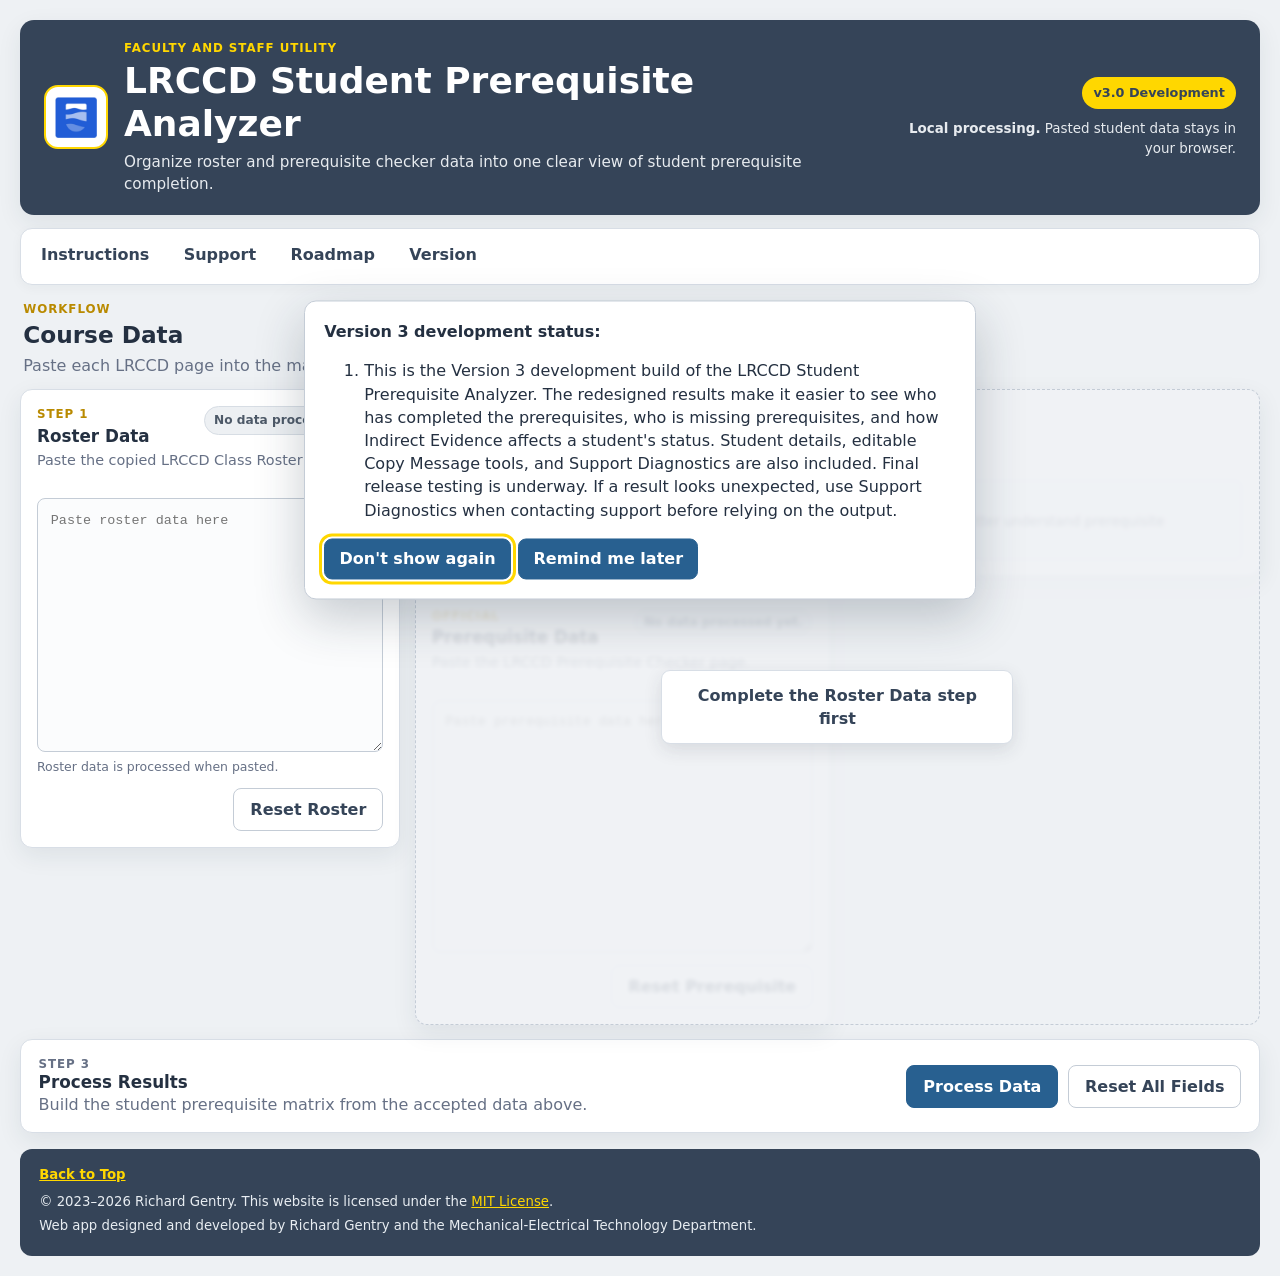
==== index.html @ 82a62a87 "Remove duplicated build version values from main HTML" ====
<!DOCTYPE html>
<html lang="en">
  <head>
    <title>LRCCD Student Prerequisite Analyzer</title>
      <meta name="description" content="Simplify the process of checking course prerequisites with the LRCCD Student Prerequisite Analyzer. Automate the task of organizing and tracking student prerequisites for clear and organized data.">
      <link rel="shortcut icon" href="img/favicon/favicon-32x32.png" />
      <link rel="icon" type="image/png" sizes="32x32" href="img/favicon/favicon-32x32.png">
      <link rel="icon" type="image/png" sizes="16x16" href="img/favicon/favicon-32x32.png">
      <link rel="apple-touch-icon" sizes="180x180" href="img/favicon/apple-touch-icon.png">
      <link rel="mask-icon" href="img/favicon/safari-pinned-tab.svg" color="#354458">
      <meta charset="UTF-8">
      <meta name="viewport" content="width=device-width, initial-scale=1">
      <link rel="stylesheet" href="styles.css">
      <link rel="manifest" href="manifest.json">
      <meta name="theme-color" content="#354458">
      <script type="text/javascript" src="js/xlsx/xlsx.full.min.js" defer></script>
      <script type="text/javascript" src="js/FileSaver.js" defer></script>
  </head>
  <body>
    <div class="app-shell">
      <header class="app-header">
        <div class="brand-block">
          <div class="brand-mark-wrap" aria-hidden="true">
            <img class="brand-mark" src="img/icons/icons-512.png" alt="">
          </div>
          <div class="brand-copy">
            <p class="eyebrow">Faculty and staff utility</p>
            <h1 id="top">LRCCD Student Prerequisite Analyzer</h1>
            <p class="app-subtitle">Organize roster and prerequisite checker data into one clear view of student prerequisite completion.</p>
          </div>
        </div>
        <div class="header-meta">
          <span id="buildBadge" class="build-badge">Version 3</span>
          <p class="privacy-note"><strong>Local processing.</strong> Pasted student data stays in your browser.</p>
        </div>
      </header>

      <section class="tabBar" aria-label="Application information">
        <button class="tab-link" data-tab="tab1" aria-controls="tab1" aria-pressed="false">Instructions</button>
        <button class="tab-link" data-tab="tab2" aria-controls="tab2" aria-pressed="false">Support</button>
        <button class="tab-link" data-tab="tab3" aria-controls="tab3" aria-pressed="false">Roadmap</button>
        <button class="tab-link" data-tab="tab4" aria-controls="tab4" aria-pressed="false">Version</button>
      </section>
      <main>
      <div class="tab-content">
        <section id="tab1" class="tab-panel">
          <!-- Content for Tab 1 -->
          <article>
            <h2>Instructions</h2>
            <ol>
              <li>If you believe there is any data in the textboxes below, click <strong>Reset Roster</strong> or <strong>Reset All Fields</strong> in the Student Prerequisite Analyzer to clear existing data before proceeding.</li>
              <li>Log into the <a href="https://inside.losrios.edu/~intranet" target="_blank" rel="noopener noreferrer">Los Rios Intranet</a> (opens in a new tab).</li>
              <li>Select <strong>Online Grade Reporting and Class Rosters</strong> and click <strong>Go to Service</strong>.</li>
              <li>Select the desired roster and click <strong>Get Roster</strong>.</li>
              <li>Activate the page and copy its contents (Ctrl + A, Ctrl + C on Windows or Cmd + A, Cmd + C on Mac).</li>
              <li>Paste the copied data (Ctrl + V on Windows or Cmd + V on Mac) into the <strong>Roster Data</strong> textbox.</li>
            </ol>
            <p class="workflow-note"><strong>Start with the roster.</strong> Roster Data must be accepted before prerequisite or indirect checker data can be processed.</p>
            <ol start="7">
              <li>Choose whether you want to check Prerequisites, Indirect Evidence, or both.</li>
              <li>Back in the LRCCD roster, click on the <strong>Prereq Checker</strong> link.</li>
              <li>Activate the page and copy its contents (Ctrl + A, Ctrl + C on Windows or Cmd + A, Cmd + C on Mac).</li>
              <li>Paste the copied data (Ctrl + V on Windows or Cmd + V on Mac) into the <strong>Prerequisite Data</strong> textbox.</li>
              <li>If you also want to review indirect evidence, click the <strong>Indirect Prereq Checker</strong> link on the Prerequisite Checker page.</li>
              <li>Activate the page and copy its contents (Ctrl + A, Ctrl + C on Windows or Cmd + A, Cmd + C on Mac).</li>
              <li>Paste the copied data (Ctrl + V on Windows or Cmd + V on Mac) into the <strong>Indirect Evidence Data</strong> textbox.</li>
              <li>Click <strong>Process Data</strong> to view your organized student data.</li>
              <li>Use the class summary and filters to focus on students who are complete, missing prerequisites, or have Indirect Evidence.</li>
              <li>Select <strong>View</strong> for a student to see how each prerequisite was satisfied and any additional Indirect Evidence. Students missing prerequisites also have an editable <strong>Copy Message</strong> option.</li>
              <li>If you would like to save your data for later, scroll down to the <strong>Download</strong> section.</li>
              <li>Select your preferred file format from the dropdown menu.</li>
              <li>Click <strong>Download</strong> to save your processed data.</li>
            </ol>
          </article>
        </section>
        <section id="tab2" class="tab-panel">
          <article>
            <h2>Support and Feedback</h2>
            <p>For questions, suggestions, or problems, email Richard Gentry at <a href="mailto:gentryr@scc.losrios.edu">gentryr@scc.losrios.edu</a>.</p>
            <p>If you are reporting a technical problem that I cannot reproduce locally, open <a href="./support.html">Support Diagnostics</a> and include the report with your email.</p>
            <p>The Support Diagnostics report contains browser and application information only. It does not include pasted roster data, student names, student IDs, course or professor information, prerequisite records, or result table contents.</p>
          </article>
        </section>
        <section id="tab3" class="tab-panel">
          <article>
            <h2>Roadmap</h2>

            <h3>Version 3 Release Readiness</h3>
            <ul>
              <li><strong>(In Progress)</strong> Complete browser and end-to-end regression testing across roster, prerequisite, Indirect Evidence, results, student detail, Copy Message, Support Diagnostics, and downloads.</li>
              <li><strong>(In Progress)</strong> Continue validating Version 3 against current Faculty and Admin LRCCD source pages and add sanitized regression cases for any newly observed format variations.</li>
              <li><strong>(In Progress)</strong> Complete accessibility and usability review of the refreshed interface, including keyboard navigation, dialogs, filters, status messages, responsive layout, student detail, and results-table readability.</li>
              <li><strong>(To Do)</strong> Complete final release review and move Version 3 from the development branch to production.</li>
            </ul>

            <h3>Ongoing Maintenance</h3>
            <ul>
              <li><strong>(Continuous)</strong> Update parsers and sanitized regression fixtures when LRCCD source-page formats change.</li>
              <li><strong>(Continuous)</strong> Refine instructions, error handling, and workflow guidance based on real use and faculty feedback.</li>
            </ul>

            <a href="#top" class="back-to-top">Back to Top</a>
          </article>
        </section>
        <section id="tab4" class="tab-panel">
          <!-- Content for Tab 4 -->
          <article>
            <h2>Version</h2>
            <h3>3.0.0-dev</h3>
            <ul>
              <li>Rebuilt roster, Prerequisite Checker, and Indirect Prerequisite Checker parsing around separate Faculty and Admin source formats.</li>
              <li>Added fail-closed parser behavior so unrecognized LRCCD structure is not mistaken for valid empty prerequisite data.</li>
              <li>Recognized Prerequisite Checker pages with no listed courses now ask the user to confirm the valid empty result instead of blocking the workflow.</li>
              <li>Added Common Course Numbering support, including values such as <code>STAT C1000</code>, and safer handling of unsupported prerequisite course blocks.</li>
              <li>Current and former course numbers are preserved together in output headers, and official former numbers reconcile legacy Indirect headings without creating duplicate prerequisite columns.</li>
              <li>Only official prerequisite columns affect student status. Indirect-only courses are labeled as Indirect Evidence, remain informational, and do not count for or against the student.</li>
              <li>Added sanitized regression tests and a unified parser test dashboard.</li>
              <li>Replaced paste timing delays with direct clipboard capture.</li>
              <li>Improved keyboard and dialog accessibility.</li>
              <li>Escaped LRCCD-derived values before inserting them into generated HTML or dialog markup.</li>
              <li>Improved PWA cache isolation and development-build identification.</li>
              <li>Refreshed the interface with a wider workspace, card-based data entry, compact status badges, clearer results hierarchy, and stronger separation between prerequisites and indirect evidence.</li>
              <li>Added an explicit per-student results status so users can quickly see whether all official prerequisites are complete or how many remain missing.</li>
              <li>Added a compact class summary and filters for All, Complete, Missing Prerequisites, and Has Indirect Evidence.</li>
              <li>Added per-student detail views showing each prerequisite, whether it is missing or complete, and whether completion is listed in the Prerequisite Checker or supported by Indirect Prerequisite Checker evidence.</li>
              <li>Added an editable per-student Copy Message for students missing official prerequisites. Indirect-only evidence is never presented as a missing prerequisite.</li>
              <li>Added a privacy-safe Support Diagnostics page that captures browser, PWA/cache, application-state, and recent event information without including student or pasted LRCCD data.</li>
              <li>Streamlined support and feedback to email, with Support Diagnostics available when a problem cannot be reproduced locally.</li>
              <li>Standardized faculty-facing language around Prerequisites and Indirect Evidence, clarified when Indirect Prerequisite Checker evidence can satisfy a prerequisite, and simplified student-detail explanations.</li>
              <li>Added the same official prerequisite status to XLSX, CSV, and ODS exports for consistency with the browser results.</li>
              <li>When Indirect Evidence is selected but left empty, users with valid prerequisite data can explicitly continue without it. Pasted Indirect data that fails parsing still requires review.</li>
              <li>Updated the startup system-status notice to reflect the current Version 3 development build and remaining release testing.</li>
            </ul>
            <h3>2.1.5</h3>
            <ul>
              <li>Stabilized Class Roster parsing after recent LRCCD formatting changes affected both faculty and admin roster outputs.</li>
              <li>Corrected roster section scanning to reliably stop before Dropped Students and Permission Numbers, preventing non-student data from being misinterpreted.</li>
            </ul>
            <h3>2.1.4</h3>
            <ul>
              <li>Fixed direct prerequisite parsing after LRCCD removed colons from course section headers in the Prerequisite Checker output.</li>
              <li>Resolved an admin-roster edge case where extra blank lines before section headers caused prerequisite sections to display as generic <code>Section_#</code> labels.</li>
            </ul>
            <h3>2.1.3</h3>
            <ul>
              <li>Updated roster parsing to handle LRCCD roster format changes introduced in September 2025.</li>
              <li>Improved robustness around header variants and extra whitespace in copied rosters.</li>
              <li>General cleanup and minor messaging tweaks in the login notices.</li>
            </ul>
            <h3>2.1.2</h3>
            <ul>
              <li>Resolved an issue where 'null' values in indirect prerequisite data caused unexpected behaviour during data parsing. The data parsing function now correctly handles 'null' values and provides a robust comparison with the roster data.</li>
              <li>Eliminated unnecessary console logs from the 'parseIndirectClassData' function, leading to cleaner code and improved performance.</li>
              <li>Improved error handling in indirect prerequisite data parsing to provide more insightful and useful error messages for developers.</li>
              <li>Modified the messaging in 'parseIndirectClassData' function to better inform the user about the specific data checker detected in the prerequisite data, thus improving the user's understanding of the data parsing process.</li>
              <li>Persisted with code optimization efforts and cleanup to continue enhancing system performance and maintainability.</li>
            </ul>
            <h3>2.1.1</h3>
            <ul>
              <li>Fixed an issue that prevented the downloading of spreadsheets, restoring this key functionality for users.</li>
              <li>Refined the message display system to ensure that notifications are presented in a clearer, more user-friendly way. This includes presenting new messages in an ordered list and ensuring old messages do not reappear if they've already been acknowledged.</li>
              <li>Introduced an enhanced system for message storage, making sure that new and old messages are managed separately and efficiently.</li>
              <li>Continued work on code optimization and cleanup to enhance system performance and maintainability.</li>
            </ul>
            <h3>2.1.0</h3>
            <ul>
              <li>Introduced a notification system to inform users of important updates and known issues.</li>
              <li>The notification system uses local storage to remember user preferences for each message and to prevent repeated messages. Messages can be configured to reappear after a certain number of days.</li>
              <li>Improved the user experience by presenting all new messages together in a single dialog box, each remembered separately for future notifications.</li>
              <li>Enhanced the dialog system to allow more flexible messages, including different responses to messages and the use of HTML tags in message text.</li>
              <li>Added a default message header to the notification system to help identify system status messages, improving clarity for the users.</li>
              <li>Added functionality to allow notifications to be easily turned off when not needed, improving system efficiency and user experience.</li>
              <li>Continued to optimize and clean up code for enhanced performance and maintainability.</li>
            </ul>
            <h3>2.0.0</h3>
            <ul>
              <li>Added capability for Indirect Prerequisite checking in addition to Direct Prerequisites, greatly extending the functionality of the application.</li>
              <li>Significantly updated the user interface and user experience with clearer instructions and intuitive error messages.</li>
              <li>Introduced checkboxes for the selection of Direct and Indirect prerequisites, providing the user with more control over the data verification process.</li>
              <li>Enhanced error handling mechanisms during data parsing and processing for more robust application performance.</li>
              <li>Improved the parsing logic and paste handlers to efficiently handle both Direct and Indirect prerequisites data.</li>
              <li>Optimized the HTML table and spreadsheet generation to handle both Direct and Indirect prerequisites data, providing the user with comprehensive data reports.</li>
              <li>Implemented detailed logging for better debugging and error tracing, enabling more efficient troubleshooting and maintenance.</li>
              <li>General code cleanup and optimization, improving the overall performance and readability of the codebase.</li>
            </ul>
            <h3>1.0.0</h3>
            <ul>
              <li>Implemented the Indirect Prerequisite Checker functionality.</li>
              <li>Refactored and improved the parsing logic to handle direct and indirect prerequisites data.</li>
              <li>Updated the paste handlers to handle direct and indirect prerequisites data.</li>
              <li>Improved error handling during data parsing and processing.</li>
              <li>Refactored the HTML table and spreadsheet generation to support both direct and indirect prerequisites data.</li>
              <li>Improved the user interface and user experience, providing clearer instructions and error messages.</li>
              <li>Enhanced the performance by optimizing the data processing flow.</li>
              <li>Implemented logging for better debugging and error tracing.</li>
              <li>General code cleanup and optimization.</li>
            </ul>
            <h3>0.9.0</h3>
            <ul>
                <li>Improved the user interface with a more aesthetic design, better readability, and enhanced accessibility. </li>
                <li>Added an open-source MIT license.</li>
                <li>Optimized the layout of the main page for better readability and accessibility.</li>
                <li>Updated sections to be hidden until specific actions are performed, improving user experience.</li>
                <li>Improved the download button visibility to enhance the user workflow.</li>
                <li>Redesigned navigation tabs with new color coding for better visual feedback and user experience.</li>
                <li>Updated version display in the footer.</li>
            </ul>
            <h3>0.8.9</h3>
            <ul>
                <li>Implemented responsive design for navigation tabs.</li>
            </ul>
            <h3>0.8.5</h3>
            <ul>
                <li>Updated user interface with CSS improvements for accessibility and responsiveness.</li>
                <li>Added animation to the error dialog box for a better user experience.</li>
            </ul>
            <h3>0.8.2</h3>
            <ul>
              <li>General code cleanup and optimization.</li>    
            </ul>
            <h3>0.8.0</h3>
            <ul>
              <li>Final adjustments and overall testing for PWA functionality.</li>
              <li>Completed service worker optimization and caching improvements.</li>
            </ul>

            <h3>0.7.9</h3>
            <ul>
              <li>Added images/icons for PWA manifest.</li>
              <li>Added theme color to manifest and to the meta tag in HTML.</li>
            </ul>

            <h3>0.7.8</h3>
            <ul>
              <li>Updated the manifest file with correct information and necessary fields.</li>
            </ul>

            <h3>0.7.7</h3>
            <ul>
              <li>Fixed issues with service worker registration and caching strategy.</li>
            </ul>

            <h3>0.7.6</h3>
            <ul>
              <li>Addressed caching issues, making sure all required files are cached.</li>
            </ul>

            <h3>0.7.5</h3>
            <ul>
              <li>Implemented service worker with fetch event listeners for offline support.</li>
            </ul>

            <h3>0.7.4</h3>
            <ul>
              <li>Created service worker for the application and registered it in the main JavaScript file.</li>
            </ul>

            <h3>0.7.3</h3>
            <ul>
              <li>Added basic structure for the service worker file (service-worker.js).</li>
            </ul>

            <h3>0.7.2</h3>
            <ul>
              <li>Configured the web app manifest file (manifest.json) with initial settings.</li>
            </ul>

            <h3>0.7.1</h3>
            <ul>
              <li>Set up the basic structure for the PWA including the addition of the manifest file in the HTML file.</li>
            </ul>
            <h3>0.7.0</h3>
            <ul>
                <li>Minor code cleanup and formatting improvements.</li>
            </ul>

            <h3>0.6.9</h3>
            <ul>
                <li>Modified the file name of the generated spreadsheet to include the course name, LEC number (preferred), LAB number, and the current date (in the format of year-month-day).</li>
            </ul>

            <h3>0.6.8</h3>
            <ul>
                <li>Updated the code to display the course, professor, LEC number, and LAB number at the top of each spreadsheet.</li>
                <li>Added a blank line between the header information and the student roster table.</li>
            </ul>

            <h3>0.6.7</h3>
            <ul>
                <li>Fixed a bug in the scrolling functionality by ensuring the DOM is fully loaded before attaching event listeners.</li>
            </ul>

            <h3>0.6.6</h3>
            <ul>
                <li>Added smooth scrolling to the download button after processing the data.</li>
            </ul>

            <h3>0.6.5</h3>
            <ul>
                <li>Improved table layout and styles for better readability.</li>
                <li>Added color-coding to the table rows for easier data interpretation.</li>
                <li>Added support for generating spreadsheet files in multiple formats (xlsx, csv, ods).</li>
                <li>Added a dropdown menu to select the desired file format.</li>
                <li>Implemented the generateSpreadsheetFile function to handle the file generation based on the selected format.</li>
                <li>Modified the generateSelectedSpreadsheetFile function to retrieve the selected format from the dropdown and call the main function with the appropriate parameters.</li>
            </ul>
            <h3>0.5.1</h3>
            <ul>
                <li>Public Release</li>
                <ul>
                    <li>Fixed a parsing error from Firefox including extra white spaces</li>
                </ul>
            </ul>
            <h3>0.5.0</h3>
            <ul>
                <li>Public Release</li>
                <ul>
                    <li>All major functionality should be working.</li>
                    <li>More user testing is needed.</li>
                    <li>Minor error - Table is being generated even when prerequisites are not present. Instead a pop-up should be shown letting user know that the prerequisite data could not be found.</li>
                </ul>
            </ul>
            <a href="#top" class="back-to-top">Back to Top</a>
          </article>
        </section>
      </div>
        <section class="workspace" aria-labelledby="workspaceHeading">
          <div class="section-heading">
            <div>
              <p class="section-kicker">Workflow</p>
              <h2 id="workspaceHeading">Course Data</h2>
              <p>Paste each LRCCD page into the matching card. All processing happens locally in your browser.</p>
            </div>
          </div>

          <form>
            <fieldset class="data-fieldset">
              <legend class="sr-only">Course data inputs</legend>

              <div class="data-grid">
                <section id="rosterDataSection" class="data-card">
                  <div class="card-title-row">
                    <div>
                      <p class="card-kicker">Step 1</p>
                      <label for="rosterData"><h3>Roster Data</h3></label>
                    </div>
                    <span id="rosterStatus" class="status-indicator status-default" role="status" aria-live="polite">No data processed yet.</span>
                  </div>
                  <p class="card-help">Paste the copied LRCCD Class Roster page.</p>
                  <textarea id="rosterData" rows="12" placeholder="Paste roster data here" aria-describedby="rosterHelp"></textarea>
                  <p id="rosterHelp" class="input-note">Roster data is processed when pasted.</p>
                  <div class="card-actions">
                    <button id="resetRoster" type="button" class="buttonSecondary">Reset Roster</button>
                  </div>
                </section>

                <div id="prerequisiteContainer" class="prerequisite-shell">
                  <div id="disableUntilRosterAccepted" class="disabled">
                    <div id="overlayMessage">Complete the Roster Data step first</div>
                  </div>

                  <section id="prerequisiteOptionsSection" class="options-card" aria-labelledby="checkingOptionsHeading">
                    <div>
                      <p class="card-kicker">Step 2</p>
                      <h3 id="checkingOptionsHeading">Checking Options</h3>
                    </div>
                    <div class="option-list">
                      <label class="option-control" for="includeDirectPrerequisites">
                        <input type="checkbox" id="includeDirectPrerequisites" checked>
                        <span>
                          <strong>Include Prerequisites</strong>
                          <small>Evaluate official prerequisite completion.</small>
                        </span>
                      </label>
                      <label class="option-control" for="includeIndirectPrerequisites">
                        <input type="checkbox" id="includeIndirectPrerequisites">
                        <span>
                          <strong>Include Indirect Evidence</strong>
                          <small>Use LRCCD Indirect Prerequisite Checker evidence to better understand prerequisite completion.</small>
                        </span>
                      </label>
                    </div>
                  </section>

                  <div class="prerequisite-grid">
                    <section id="prerequisiteDataGroup" class="data-card tb_hidden">
                      <div class="card-title-row">
                        <div>
                          <p class="card-kicker">Official</p>
                          <label for="prerequisiteData"><h3>Prerequisite Data</h3></label>
                        </div>
                        <span id="prerequisiteStatus" class="status-indicator status-default" role="status" aria-live="polite">No data processed yet.</span>
                      </div>
                      <p class="card-help">Paste the LRCCD Prerequisite Checker page.</p>
                      <textarea id="prerequisiteData" rows="12" placeholder="Paste prerequisite data here"></textarea>
                      <div class="card-actions">
                        <button id="resetPrerequisite" type="button" class="buttonSecondary">Reset Prerequisite</button>
                      </div>
                    </section>

                    <section id="indirectPrerequisiteDataGroup" class="data-card tb_hidden">
                      <div class="card-title-row">
                        <div>
                          <p class="card-kicker">Informational</p>
                          <label for="indirectPrerequisiteData"><h3>Indirect Evidence Data</h3></label>
                        </div>
                        <span id="indirectPrerequisiteStatus" class="status-indicator status-default" role="status" aria-live="polite">No data processed yet.</span>
                      </div>
                      <p class="card-help">Paste the LRCCD Indirect Prerequisite Checker page. Evidence that matches a prerequisite or its official former course number can satisfy that prerequisite. Other indirect-only courses are shown for context and do not affect status.</p>
                      <textarea id="indirectPrerequisiteData" rows="12" placeholder="Paste indirect checker data here"></textarea>
                      <div class="card-actions">
                        <button id="resetIndirectPrerequisite" type="button" class="buttonSecondary">Reset Indirect Evidence</button>
                      </div>
                    </section>
                  </div>
                </div>
              </div>
            </fieldset>
          </form>

          <div class="action-bar">
            <div>
              <p class="card-kicker">Step 3</p>
              <h3>Process Results</h3>
              <p>Build the student prerequisite matrix from the accepted data above.</p>
            </div>
            <div class="action-buttons">
              <button id="submit" type="button" class="buttonPrimary">Process Data</button>
              <button id="resetAll" type="button" class="buttonSecondary">Reset All Fields</button>
            </div>
          </div>
        </section>

        <section id="tableContainer" class="results-card" aria-label="Processed prerequisite results">
          <section id="output">
            <!-- Parsed data will appear here -->
          </section>
          <div id="spreadsheetControls" class="download-bar">
            <div>
              <p class="card-kicker">Export</p>
              <h3>Download Results</h3>
            </div>
            <div class="download-controls">
              <label class="sr-only" for="formatSelect">Select spreadsheet format</label>
              <select id="formatSelect">
                <option value="">Pick a format</option>
                <option value="xlsx">XLSX</option>
                <option value="csv">CSV</option>
                <option value="ods">ODS</option>
              </select>
              <button id="downloadBtn" type="button" class="buttonPrimary">Download</button>
            </div>
          </div>
        </section>
      </main>

      <footer>
        <a href="#top" class="back-to-top">Back to Top</a>
        <p>&copy; 2023–2026 Richard Gentry. This website is licensed under the <a href="LICENSE.txt">MIT License</a>.</p>
        <p>Web app designed and developed by Richard Gentry and the Mechanical-Electrical Technology Department.</p>
      </footer>
    </div>

    <script type="module" src="main.js" defer></script>
    <script>
      const tabLinks = document.querySelectorAll('.tab-link');
      const tabPanels = document.querySelectorAll('.tab-panel');

      tabLinks.forEach((link) => {
        link.addEventListener('click', (event) => {
          event.preventDefault();

          const wasActive = link.classList.contains('active');

          tabLinks.forEach((tabLink) => {
            tabLink.classList.remove('active');
            tabLink.setAttribute('aria-pressed', 'false');
          });

          tabPanels.forEach((panel) => panel.classList.remove('active'));

          if (!wasActive) {
            const tabId = link.getAttribute('data-tab');
            const activeTabPanel = document.getElementById(tabId);

            link.classList.add('active');
            link.setAttribute('aria-pressed', 'true');
            activeTabPanel.classList.add('active');
          }
        });
      });
    </script>
  </body>
</html>
---- styles.css ----
:root {
  --lrccd-navy: #354458;
  --lrccd-blue: #286090;
  --lrccd-gold: #ffd700;
  --lrccd-gold-deep: #b98a00;
  --page-bg: #eef1f4;
  --surface: #ffffff;
  --surface-soft: #f7f9fb;
  --text: #243041;
  --muted: #667085;
  --border: #d8dee6;
  --border-strong: #c4ccd6;
  --success-bg: #e6f3e8;
  --success-text: #21652c;
  --danger-bg: #f7e5e5;
  --danger-text: #8d2d2d;
  --warning-bg: #fff5cf;
  --warning-text: #705600;
  --indirect-bg: #f1f3f6;
  --shadow: 0 8px 24px rgba(31, 45, 61, 0.08);
}

* {
  box-sizing: border-box;
}

html {
  scroll-behavior: smooth;
}

body {
  margin: 0;
  padding: 0 1rem;
  background: var(--page-bg);
  color: var(--text);
  font-family:
    Inter, ui-sans-serif, system-ui, -apple-system, BlinkMacSystemFont,
    "Segoe UI", sans-serif;
  line-height: 1.45;
}

button,
select,
textarea,
input {
  font: inherit;
}

.app-shell {
  width: min(100%, 1240px);
  margin: 1.25rem auto;
}

.app-header {
  display: flex;
  align-items: center;
  justify-content: space-between;
  gap: 2rem;
  padding: 1.25rem 1.5rem;
  color: #ffffff;
  background: var(--lrccd-navy);
  border-radius: 14px;
  box-shadow: var(--shadow);
}

.brand-block {
  display: flex;
  align-items: center;
  gap: 1rem;
  min-width: 0;
}

.brand-mark-wrap {
  display: grid;
  place-items: center;
  flex: 0 0 64px;
  width: 64px;
  height: 64px;
  padding: 0.4rem;
  background: #ffffff;
  border: 2px solid var(--lrccd-gold);
  border-radius: 14px;
}

.brand-mark {
  width: 100%;
  height: 100%;
  object-fit: contain;
  border-radius: 9px;
}

.brand-copy {
  min-width: 0;
}

.eyebrow,
.section-kicker,
.card-kicker {
  margin: 0 0 0.2rem;
  color: var(--lrccd-gold-deep);
  font-size: 0.74rem;
  font-weight: 800;
  letter-spacing: 0.08em;
  text-transform: uppercase;
}

.app-header .eyebrow {
  color: var(--lrccd-gold);
}

h1,
h2,
h3,
h4,
p {
  margin-top: 0;
}

h1,
h2,
h3,
h4 {
  line-height: 1.18;
}

h1 {
  margin-bottom: 0.35rem;
  font-size: clamp(1.55rem, 3vw, 2.25rem);
}

h2 {
  margin-bottom: 0.35rem;
  font-size: 1.45rem;
}

h3 {
  margin-bottom: 0.25rem;
  font-size: 1.05rem;
}

.app-subtitle,
.privacy-note {
  margin-bottom: 0;
  color: #e7ebef;
}

.app-subtitle {
  max-width: 48rem;
  font-size: 0.95rem;
}

.header-meta {
  display: flex;
  flex-direction: column;
  align-items: flex-end;
  gap: 0.65rem;
  flex: 0 0 min(22rem, 34%);
  text-align: right;
}

.build-badge {
  display: inline-flex;
  align-items: center;
  min-height: 2rem;
  padding: 0.32rem 0.7rem;
  color: var(--lrccd-navy);
  background: var(--lrccd-gold);
  border-radius: 999px;
  font-size: 0.8rem;
  font-weight: 800;
}

.privacy-note {
  font-size: 0.84rem;
}

.tabBar {
  display: flex;
  flex-wrap: wrap;
  gap: 0.35rem;
  margin: 0.8rem 0;
  padding: 0.35rem;
  background: var(--surface);
  border: 1px solid var(--border);
  border-radius: 12px;
  box-shadow: 0 3px 12px rgba(31, 45, 61, 0.04);
}

.tab-link {
  min-height: 2.6rem;
  padding: 0.55rem 0.9rem;
  color: var(--lrccd-navy);
  background: transparent;
  border: 0;
  border-bottom: 3px solid transparent;
  border-radius: 8px 8px 4px 4px;
  cursor: pointer;
  font-weight: 700;
}

.tab-link:hover {
  background: #f2f5f8;
}

.tab-link.active {
  color: var(--lrccd-navy);
  background: #fff9dc;
  border-bottom-color: var(--lrccd-gold-deep);
}

.tab-link:focus-visible,
.buttonPrimary:focus-visible,
.buttonSecondary:focus-visible,
select:focus-visible,
textarea:focus-visible,
input:focus-visible {
  outline: 3px solid var(--lrccd-gold);
  outline-offset: 2px;
}

main {
  color: var(--text);
}

main a {
  color: var(--lrccd-blue);
}

main a:hover {
  color: var(--lrccd-navy);
}

.tab-panel {
  display: none;
  margin-bottom: 1rem;
  padding: 1.25rem 1.4rem;
  background: var(--surface);
  border: 1px solid var(--border);
  border-radius: 12px;
  box-shadow: 0 4px 14px rgba(31, 45, 61, 0.05);
}

.tab-panel.active {
  display: block;
}

.tab-panel article > :last-child {
  margin-bottom: 0;
}

.workflow-note {
  padding: 0.75rem 0.9rem;
  color: #4f4200;
  background: #fff9dc;
  border-left: 4px solid var(--lrccd-gold-deep);
  border-radius: 6px;
}

.workspace {
  margin-top: 1rem;
}

.section-heading {
  display: flex;
  align-items: end;
  justify-content: space-between;
  gap: 1rem;
  margin: 0 0 0.75rem;
  padding: 0 0.2rem;
}

.section-heading p:last-child {
  margin-bottom: 0;
  color: var(--muted);
}

.data-fieldset {
  margin: 0;
  padding: 0;
  border: 0;
}

.data-grid {
  display: grid;
  grid-template-columns: minmax(280px, 0.9fr) minmax(0, 2fr);
  gap: 0.9rem;
  align-items: start;
}

.data-card,
.options-card,
.action-bar,
.results-card {
  background: var(--surface);
  border: 1px solid var(--border);
  border-radius: 12px;
  box-shadow: var(--shadow);
}

.data-card {
  min-width: 0;
  padding: 1rem;
}

.card-title-row {
  display: flex;
  align-items: flex-start;
  justify-content: space-between;
  gap: 0.75rem;
}

.card-title-row label {
  display: block;
}

.card-help,
.input-note,
.action-bar p {
  color: var(--muted);
}

.card-help {
  min-height: 2.6em;
  margin-bottom: 0.65rem;
  font-size: 0.9rem;
}

.input-note {
  margin: -0.25rem 0 0;
  font-size: 0.78rem;
}

textarea {
  display: block;
  width: 100%;
  min-height: 12rem;
  margin: 0 0 0.65rem;
  padding: 0.8rem;
  color: var(--text);
  background: #fbfcfd;
  border: 1px solid var(--border-strong);
  border-radius: 8px;
  resize: vertical;
  font-family: "Cascadia Mono", "SFMono-Regular", Consolas, monospace;
  font-size: 0.84rem;
  line-height: 1.4;
}

textarea:focus {
  border-color: var(--lrccd-blue);
}

.card-actions {
  display: flex;
  justify-content: flex-end;
  margin-top: 0.75rem;
}

.prerequisite-shell {
  position: relative;
  min-width: 0;
}

.prerequisite-grid {
  display: grid;
  grid-template-columns: repeat(2, minmax(0, 1fr));
  gap: 0.9rem;
}

.options-card {
  display: flex;
  align-items: center;
  justify-content: space-between;
  gap: 1.25rem;
  margin-bottom: 0.9rem;
  padding: 0.9rem 1rem;
}

.option-list {
  display: flex;
  flex-wrap: wrap;
  gap: 0.7rem;
}

.option-control {
  display: flex;
  align-items: flex-start;
  gap: 0.55rem;
  min-width: 14rem;
  padding: 0.55rem 0.7rem;
  background: var(--surface-soft);
  border: 1px solid var(--border);
  border-radius: 8px;
  cursor: pointer;
}

.option-control input {
  margin-top: 0.2rem;
  accent-color: var(--lrccd-blue);
}

.option-control span {
  display: flex;
  flex-direction: column;
  gap: 0.05rem;
}

.option-control small {
  color: var(--muted);
}

.tb_hidden {
  display: none;
}

.status-indicator {
  display: inline-flex;
  align-items: center;
  justify-content: center;
  max-width: 15rem;
  min-height: 1.8rem;
  padding: 0.25rem 0.6rem;
  border: 1px solid transparent;
  border-radius: 999px;
  font-size: 0.76rem;
  font-weight: 800;
  line-height: 1.2;
  text-align: center;
}

.status-indicator.status-good {
  color: var(--success-text);
  background: var(--success-bg);
  border-color: #bbdec1;
}

.status-indicator.status-bad {
  color: var(--danger-text);
  background: var(--danger-bg);
  border-color: #e3bcbc;
}

.status-indicator.status-default {
  color: #4d5968;
  background: #edf0f3;
  border-color: #d7dde4;
}

#disableUntilRosterAccepted.disabled {
  position: absolute;
  inset: 0;
  z-index: 3;
  display: flex;
  align-items: center;
  justify-content: center;
  padding: 1rem;
  background: rgba(238, 241, 244, 0.88);
  border: 1px dashed var(--border-strong);
  border-radius: 12px;
  backdrop-filter: blur(2px);
  pointer-events: all;
}

#overlayMessage {
  max-width: 22rem;
  padding: 0.8rem 1rem;
  color: var(--lrccd-navy);
  background: #ffffff;
  border: 1px solid var(--border);
  border-radius: 9px;
  box-shadow: 0 6px 18px rgba(31, 45, 61, 0.12);
  font-weight: 800;
  text-align: center;
}

.buttonPrimary,
.buttonSecondary {
  display: inline-flex;
  align-items: center;
  justify-content: center;
  min-height: 2.55rem;
  padding: 0.55rem 1rem;
  border-radius: 8px;
  cursor: pointer;
  font-weight: 800;
  transition:
    background-color 120ms ease,
    border-color 120ms ease,
    transform 120ms ease;
}

.buttonPrimary {
  color: #ffffff;
  background: var(--lrccd-blue);
  border: 1px solid var(--lrccd-blue);
}

.buttonPrimary:hover {
  background: var(--lrccd-navy);
  border-color: var(--lrccd-navy);
}

.buttonSecondary {
  color: var(--lrccd-navy);
  background: #ffffff;
  border: 1px solid var(--border-strong);
}

.buttonSecondary:hover {
  background: #f3f6f8;
  border-color: #aeb8c4;
}

.buttonPrimary:active,
.buttonSecondary:active {
  transform: translateY(1px);
}

.action-bar {
  display: flex;
  align-items: center;
  justify-content: space-between;
  gap: 1rem;
  margin-top: 0.9rem;
  padding: 1rem 1.1rem;
}

.action-bar h3,
.action-bar p {
  margin-bottom: 0;
}

.action-buttons {
  display: flex;
  flex-wrap: wrap;
  gap: 0.6rem;
  justify-content: flex-end;
}

#tableContainer {
  display: none;
  width: 100%;
  margin-top: 1rem;
}

.results-card {
  padding: 1rem;
}

#output {
  color: var(--text);
  background: var(--surface);
}

.outputHeader {
  display: flex;
  align-items: flex-start;
  justify-content: space-between;
  gap: 1rem;
  margin-bottom: 0.9rem;
  padding-bottom: 0.9rem;
  border-bottom: 1px solid var(--border);
}

.outputHeader h2,
.outputHeader p {
  margin-bottom: 0.2rem;
}

.result-eyebrow {
  margin-bottom: 0.2rem;
  color: var(--lrccd-gold-deep);
  font-size: 0.74rem;
  font-weight: 800;
  letter-spacing: 0.08em;
  text-transform: uppercase;
}

.result-meta {
  color: var(--muted);
  font-size: 0.9rem;
}

.result-count {
  flex: 0 0 auto;
  padding: 0.4rem 0.7rem;
  color: var(--lrccd-navy);
  background: #edf3f8;
  border: 1px solid #d6e0e9;
  border-radius: 999px;
  font-size: 0.8rem;
  font-weight: 800;
}

.outputTable {
  overflow-x: auto;
  border: 1px solid var(--border);
  border-radius: 10px;
}

.merged-table {
  width: 100%;
  min-width: 760px;
  border-collapse: collapse;
  background: #ffffff;
}

.merged-table th,
.merged-table td {
  padding: 0.55rem 0.6rem;
  border-right: 1px solid var(--border);
  border-bottom: 1px solid var(--border);
  vertical-align: middle;
}

.merged-table tr > :last-child {
  border-right: 0;
}

.merged-table tbody tr:last-child td {
  border-bottom: 0;
}

.merged-table th {
  color: #ffffff;
  background: var(--lrccd-navy);
  font-size: 0.82rem;
  text-align: center;
}

.merged-table th small {
  display: inline-block;
  margin-top: 0.15rem;
  color: #dce5ed;
  font-size: 0.75rem;
  font-weight: 600;
}

.merged-table .student-group-header {
  background: #40556f;
}

.merged-table .prerequisite-group-header {
  background: var(--lrccd-blue);
}

.merged-table .indirect-group-header {
  color: var(--lrccd-navy);
  background: #dfe5ec;
}

.merged-table .status-column-header {
  background: #40556f;
}

.merged-table td.center {
  text-align: center;
}

.merged-table td.left {
  text-align: left;
}

.checkmark {
  display: block;
  width: 100%;
  color: #176f2a;
  font-size: 1.05rem;
  font-weight: 900;
  text-align: center;
}

.not-complete {
  display: block;
  width: 100%;
  color: #667085;
  font-weight: 700;
  text-align: center;
}

.empty-results {
  margin: 0;
  padding: 1rem;
  color: var(--muted);
}

.no-courses-taken {
  background-color: #f2cece;
}

.all-courses-taken {
  background-color: #d8eadb;
}

.some-courses-taken .not-taken {
  background-color: #f2cece;
}

.some-courses-taken .taken {
  background-color: #d8eadb;
}

.student-info {
  background-color: #fff2b5;
}

.indirect-evidence {
  color: #566273;
  background-color: var(--indirect-bg) !important;
}

.indirect-evidence .checkmark {
  color: #68778a;
}

.status-cell {
  min-width: 11rem;
  font-size: 0.82rem;
  font-weight: 800;
}

.status-complete {
  color: var(--success-text);
  background: var(--success-bg) !important;
}

.status-missing {
  color: var(--danger-text);
  background: var(--danger-bg) !important;
}

.status-neutral {
  color: #566273;
  background: var(--indirect-bg) !important;
}

.download-bar {
  display: flex;
  align-items: center;
  justify-content: space-between;
  gap: 1rem;
  margin-top: 0.9rem;
  padding-top: 0.9rem;
  border-top: 1px solid var(--border);
}

.download-bar h3 {
  margin-bottom: 0;
}

.download-controls {
  display: flex;
  flex-wrap: wrap;
  gap: 0.55rem;
}

select {
  min-height: 2.55rem;
  padding: 0.45rem 2rem 0.45rem 0.7rem;
  color: var(--text);
  background: #ffffff;
  border: 1px solid var(--border-strong);
  border-radius: 8px;
}

.dialog {
  position: fixed;
  top: 50%;
  left: 50%;
  z-index: 1000;
  width: min(90vw, 42rem);
  max-height: 80vh;
  padding: 1.2rem;
  overflow-y: auto;
  color: var(--text);
  background: #ffffff;
  border: 1px solid var(--border-strong);
  border-radius: 12px;
  box-shadow: 0 18px 50px rgba(31, 45, 61, 0.24);
  opacity: 0;
  transform: translate(-50%, -50%);
  animation: fade-in 0.18s forwards;
}

.dialog-message {
  margin-bottom: 1rem;
}

.dialog-button {
  min-height: 2.5rem;
  padding: 0.5rem 0.9rem;
  margin-right: 0.45rem;
  color: #ffffff;
  background: var(--lrccd-blue);
  border: 1px solid var(--lrccd-blue);
  border-radius: 8px;
  cursor: pointer;
  font-weight: 800;
}

.dialog-button:hover {
  background: var(--lrccd-navy);
  border-color: var(--lrccd-navy);
}

.dialog-button:focus-visible {
  outline: 3px solid var(--lrccd-gold);
  outline-offset: 2px;
}

@keyframes fade-in {
  to {
    opacity: 1;
  }
}

footer {
  margin-top: 1rem;
  padding: 1rem 1.2rem;
  color: #e8edf2;
  background: var(--lrccd-navy);
  border-radius: 12px;
  font-size: 0.83rem;
}

footer p {
  margin-bottom: 0.3rem;
}

footer a {
  color: var(--lrccd-gold);
}

footer a:hover {
  color: #ffffff;
}

.back-to-top {
  display: inline-block;
  margin-bottom: 0.45rem;
  font-weight: 800;
}

.sr-only {
  position: absolute !important;
  width: 1px !important;
  height: 1px !important;
  padding: 0 !important;
  margin: -1px !important;
  overflow: hidden !important;
  clip: rect(0, 0, 0, 0) !important;
  white-space: nowrap !important;
  border: 0 !important;
}

.message-system-dialog {
  top: 50%;
  left: 50%;
  transform: translate(-50%, -50%);
}

@media (max-width: 980px) {
  .app-header {
    align-items: flex-start;
  }

  .header-meta {
    flex-basis: 18rem;
  }

  .data-grid {
    grid-template-columns: 1fr;
  }

  .prerequisite-grid {
    grid-template-columns: repeat(2, minmax(0, 1fr));
  }
}

@media (max-width: 760px) {
  body {
    padding: 0 0.55rem;
  }

  .app-shell {
    margin: 0.55rem auto;
  }

  .app-header,
  .action-bar,
  .download-bar,
  .options-card {
    align-items: stretch;
    flex-direction: column;
  }

  .header-meta {
    align-items: flex-start;
    flex: 0 0 auto;
    text-align: left;
  }

  .brand-mark-wrap {
    flex-basis: 54px;
    width: 54px;
    height: 54px;
  }

  .tabBar {
    display: grid;
    grid-template-columns: repeat(2, 1fr);
  }

  .tab-link {
    width: 100%;
  }

  .prerequisite-grid {
    grid-template-columns: 1fr;
  }

  .option-list {
    flex-direction: column;
  }

  .option-control {
    min-width: 0;
  }

  .action-buttons,
  .download-controls {
    justify-content: stretch;
  }

  .action-buttons > *,
  .download-controls > * {
    flex: 1 1 10rem;
  }

  .card-title-row {
    flex-direction: column;
  }

  .status-indicator {
    max-width: 100%;
  }

  .outputHeader {
    flex-direction: column;
  }
}

@media (prefers-reduced-motion: reduce) {
  html {
    scroll-behavior: auto;
  }

  *,
  *::before,
  *::after {
    animation-duration: 0.01ms !important;
    animation-iteration-count: 1 !important;
    transition-duration: 0.01ms !important;
  }
}


/* Results insights */
.results-summary {
  display: flex;
  flex-wrap: wrap;
  gap: 0.6rem;
  margin-bottom: 0.8rem;
}

.summary-stat {
  display: flex;
  align-items: baseline;
  gap: 0.4rem;
  min-width: 8.5rem;
  padding: 0.55rem 0.7rem;
  background: #f7f9fb;
  border: 1px solid var(--border);
  border-radius: 8px;
}

.summary-stat strong {
  color: var(--lrccd-navy);
  font-size: 1.15rem;
}

.summary-stat span {
  color: var(--muted);
  font-size: 0.78rem;
  font-weight: 700;
}

.summary-stat-neutral {
  background: var(--indirect-bg);
}

.results-toolbar {
  display: flex;
  align-items: center;
  justify-content: space-between;
  gap: 0.75rem;
  margin-bottom: 0.8rem;
}

.result-filters {
  display: flex;
  flex-wrap: wrap;
  gap: 0.4rem;
}

.result-filter-button,
.student-detail-button {
  min-height: 2.25rem;
  padding: 0.4rem 0.7rem;
  color: var(--lrccd-navy);
  background: #ffffff;
  border: 1px solid var(--border-strong);
  border-radius: 7px;
  cursor: pointer;
  font-weight: 750;
}

.result-filter-button span {
  display: inline-flex;
  align-items: center;
  justify-content: center;
  min-width: 1.45rem;
  min-height: 1.45rem;
  margin-left: 0.25rem;
  padding: 0 0.3rem;
  background: #edf1f5;
  border-radius: 999px;
  font-size: 0.72rem;
}

.result-filter-button[aria-pressed="true"] {
  color: #ffffff;
  background: var(--lrccd-blue);
  border-color: var(--lrccd-blue);
}

.result-filter-button[aria-pressed="true"] span {
  color: var(--lrccd-navy);
  background: #ffffff;
}

.result-filter-button:hover,
.student-detail-button:hover {
  background: #f2f5f8;
}

.result-filter-button[aria-pressed="true"]:hover {
  background: var(--lrccd-navy);
}

.result-filter-button:focus-visible,
.student-detail-button:focus-visible {
  outline: 3px solid var(--lrccd-gold);
  outline-offset: 2px;
}

.filter-status {
  margin: 0;
  color: var(--muted);
  font-size: 0.82rem;
  white-space: nowrap;
}

.merged-table .details-column-header {
  background: #40556f;
}

.details-cell {
  text-align: center;
  white-space: nowrap;
}

.student-detail-button {
  min-height: 2rem;
  padding: 0.3rem 0.6rem;
  font-size: 0.78rem;
}

.student-detail-overlay {
  position: fixed;
  inset: 0;
  z-index: 1200;
  display: grid;
  place-items: center;
  padding: 1rem;
  background: rgba(20, 30, 42, 0.62);
}

.student-detail-dialog {
  width: min(94vw, 46rem);
  max-height: 90vh;
  padding: 1.1rem;
  overflow-y: auto;
  color: var(--text);
  background: #ffffff;
  border: 1px solid var(--border-strong);
  border-radius: 12px;
  box-shadow: 0 24px 60px rgba(20, 30, 42, 0.3);
}

.student-detail-header {
  display: flex;
  align-items: flex-start;
  justify-content: space-between;
  gap: 1rem;
  padding-bottom: 0.8rem;
  border-bottom: 1px solid var(--border);
}

.student-detail-header h2 {
  margin-bottom: 0.2rem;
}

.student-detail-id,
.detail-help,
.detail-empty {
  margin-bottom: 0;
  color: var(--muted);
  font-size: 0.86rem;
}

.student-detail-section {
  padding: 0.9rem 0;
  border-bottom: 1px solid var(--border);
}

.student-detail-section:last-child {
  border-bottom: 0;
}

.student-detail-list {
  display: grid;
  gap: 0.45rem;
  margin: 0.55rem 0 0;
  padding: 0;
  list-style: none;
}

.student-detail-list li {
  display: flex;
  flex-direction: column;
  gap: 0.12rem;
  padding: 0.55rem 0.65rem;
  background: #f8fafb;
  border: 1px solid var(--border);
  border-radius: 7px;
}

.student-detail-list-neutral li {
  background: var(--indirect-bg);
}

.detail-complete {
  color: var(--success-text);
  font-size: 0.82rem;
}

.detail-missing {
  color: var(--danger-text);
  font-size: 0.82rem;
}

.detail-neutral {
  color: #5c6877;
  font-size: 0.82rem;
}

.student-message-text {
  min-height: 13rem;
  margin-top: 0.6rem;
  font-family: inherit;
  font-size: 0.9rem;
}

.student-message-actions {
  display: flex;
  align-items: center;
  gap: 0.7rem;
}

.copy-message-status {
  color: var(--muted);
  font-size: 0.82rem;
}

@media (max-width: 760px) {
  .results-toolbar {
    align-items: stretch;
    flex-direction: column;
  }

  .filter-status {
    white-space: normal;
  }

  .student-detail-header {
    flex-direction: column;
  }
}


/* Support diagnostics */
.support-shell {
  width: min(100%, 980px);
}

.support-main {
  margin-top: 0.9rem;
}

.support-card {
  padding: 1.15rem;
  background: var(--surface);
  border: 1px solid var(--border);
  border-radius: 12px;
  box-shadow: var(--shadow);
}

.support-card > :last-child {
  margin-bottom: 0;
}

.support-privacy-note {
  margin: 0.9rem 0;
  padding: 0.8rem 0.9rem;
  color: #3e4a59;
  background: #f6f8fa;
  border-left: 4px solid var(--lrccd-blue);
  border-radius: 7px;
}

.support-actions,
.support-footer-actions {
  display: flex;
  flex-wrap: wrap;
  align-items: center;
  gap: 0.55rem;
}

.support-actions {
  margin: 0.8rem 0 0.4rem;
}

.support-action-status {
  min-height: 1.3em;
  margin: 0 0 0.65rem;
  color: var(--muted);
  font-size: 0.84rem;
}

.support-report {
  width: 100%;
  max-height: 34rem;
  margin: 0;
  padding: 0.9rem;
  overflow: auto;
  color: #1f2937;
  background: #f8fafb;
  border: 1px solid var(--border-strong);
  border-radius: 8px;
  font-family: "Cascadia Mono", "SFMono-Regular", Consolas, monospace;
  font-size: 0.8rem;
  line-height: 1.45;
  white-space: pre-wrap;
  overflow-wrap: anywhere;
}

.support-footer-actions {
  justify-content: space-between;
  margin-top: 0.9rem;
}

.support-link-button {
  text-decoration: none;
}

.support-email-link {
  font-weight: 700;
}

@media (max-width: 620px) {
  .support-actions > *,
  .support-footer-actions > * {
    width: 100%;
    justify-content: center;
    text-align: center;
  }
}
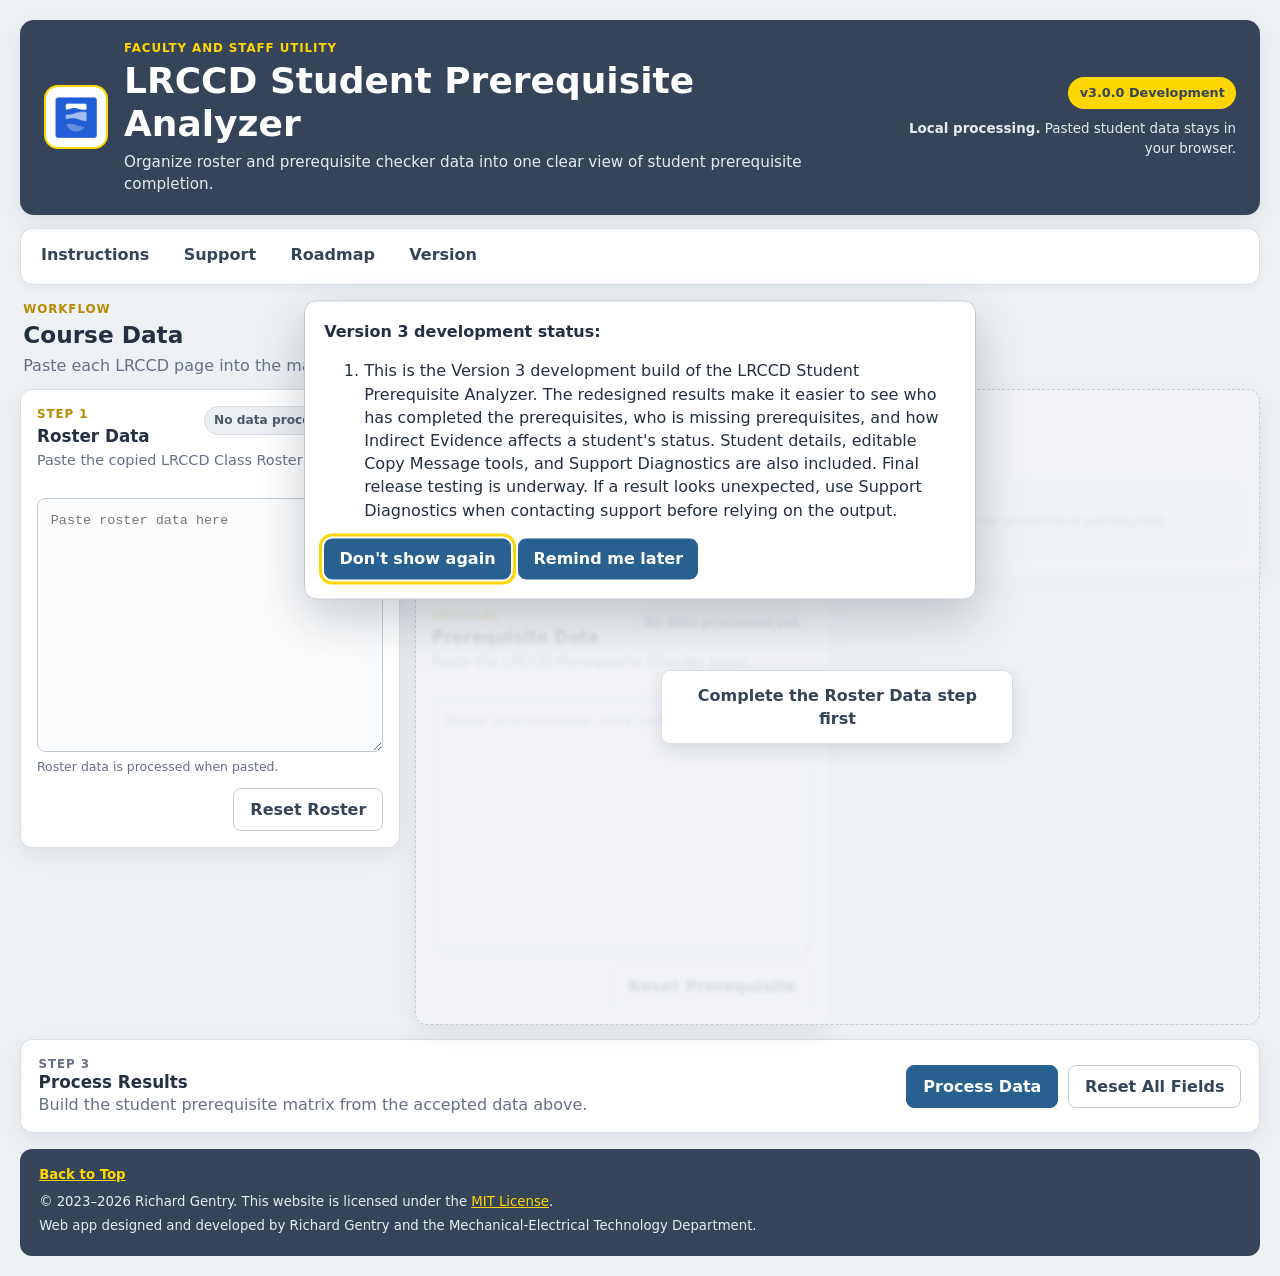
==== commit f2657d13: "Document wide-table support in Version 3 notes" ====
--- a/index.html
+++ b/index.html
@@ -127,6 +127,11 @@
               <li>Added a privacy-safe Support Diagnostics page that captures browser, PWA/cache, application-state, and recent event information without including student or pasted LRCCD data.</li>
               <li>Streamlined support and feedback to email, with Support Diagnostics available when a problem cannot be reproduced locally.</li>
               <li>Standardized faculty-facing language around Prerequisites and Indirect Evidence, clarified when Indirect Prerequisite Checker evidence can satisfy a prerequisite, and simplified student-detail explanations.</li>
+              <li>Centralized per-student result calculations in a shared results model used by the table, filters, student detail, Copy Message workflow, and spreadsheet exports.</li>
+              <li>Expanded regression coverage to include the results model, Copy Message generation, submission workflow rules, and diagnostics privacy safeguards.</li>
+              <li>Consolidated startup notices onto the shared accessible dialog system and hardened unexpected application-error reporting for Support Diagnostics.</li>
+              <li>Centralized runtime version, build, and cache metadata to reduce release-maintenance drift.</li>
+              <li>Added wide-table support with horizontal scrolling, sticky Student ID and Student Name columns, and overflow-aware scroll controls for classes with many prerequisite columns.</li>
               <li>Added the same official prerequisite status to XLSX, CSV, and ODS exports for consistency with the browser results.</li>
               <li>When Indirect Evidence is selected but left empty, users with valid prerequisite data can explicitly continue without it. Pasted Indirect data that fails parsing still requires review.</li>
               <li>Updated the startup system-status notice to reflect the current Version 3 development build and remaining release testing.</li>
--- a/styles.css
+++ b/styles.css
@@ -1296,3 +1296,142 @@
     text-align: center;
   }
 }
+
+
+/* Wide results tables */
+.outputTable {
+  position: relative;
+  overflow-x: auto;
+  overscroll-behavior-x: contain;
+  scrollbar-gutter: stable;
+  -webkit-overflow-scrolling: touch;
+}
+
+.outputTable:focus-visible {
+  outline: 3px solid var(--lrccd-gold);
+  outline-offset: 2px;
+}
+
+.merged-table {
+  width: max-content;
+  min-width: 100%;
+}
+
+.merged-table .course-column-header,
+.merged-table .course-result-cell {
+  min-width: 8.75rem;
+}
+
+.merged-table .course-column-header {
+  white-space: nowrap;
+}
+
+.merged-table .student-id-column {
+  position: sticky;
+  left: 0;
+  z-index: 2;
+  width: 7.5rem;
+  min-width: 7.5rem;
+  max-width: 7.5rem;
+}
+
+.merged-table .student-name-column {
+  position: sticky;
+  left: 7.5rem;
+  z-index: 2;
+  width: 14rem;
+  min-width: 14rem;
+  max-width: 14rem;
+  white-space: normal;
+  overflow-wrap: anywhere;
+  box-shadow: 2px 0 0 var(--border);
+}
+
+.merged-table thead .student-id-column,
+.merged-table thead .student-name-column {
+  z-index: 4;
+  background: var(--lrccd-navy);
+}
+
+.merged-table tbody .student-id-column,
+.merged-table tbody .student-name-column {
+  background: #ffffff;
+}
+
+.merged-table tbody .student-id-column.student-info,
+.merged-table tbody .student-name-column.student-info {
+  background: #fff2b5;
+}
+
+.merged-table tbody tr.no-courses-taken > .student-id-column,
+.merged-table tbody tr.no-courses-taken > .student-name-column {
+  background: #f2cece;
+}
+
+.merged-table tbody tr.all-courses-taken > .student-id-column,
+.merged-table tbody tr.all-courses-taken > .student-name-column {
+  background: #d8eadb;
+}
+
+.wide-table-notice {
+  display: flex;
+  align-items: center;
+  justify-content: space-between;
+  gap: 0.75rem;
+  margin-bottom: 0.55rem;
+  padding: 0.55rem 0.65rem;
+  color: #4d5968;
+  background: #f7f9fb;
+  border: 1px solid var(--border);
+  border-radius: 8px;
+  font-size: 0.82rem;
+}
+
+.wide-table-notice[hidden] {
+  display: none;
+}
+
+.wide-table-actions {
+  display: flex;
+  flex: 0 0 auto;
+  gap: 0.4rem;
+}
+
+.wide-table-scroll-button {
+  min-height: 2.1rem;
+  padding: 0.35rem 0.6rem;
+  font-size: 0.78rem;
+}
+
+.wide-table-scroll-button:disabled {
+  cursor: default;
+  opacity: 0.45;
+}
+
+@media (max-width: 760px) {
+  .merged-table .student-id-column {
+    width: 6.5rem;
+    min-width: 6.5rem;
+    max-width: 6.5rem;
+  }
+
+  .merged-table .student-name-column {
+    left: 6.5rem;
+    width: 11rem;
+    min-width: 11rem;
+    max-width: 11rem;
+  }
+
+  .wide-table-notice {
+    align-items: stretch;
+    flex-direction: column;
+  }
+
+  .wide-table-actions {
+    width: 100%;
+  }
+
+  .wide-table-scroll-button {
+    flex: 1 1 0;
+  }
+}
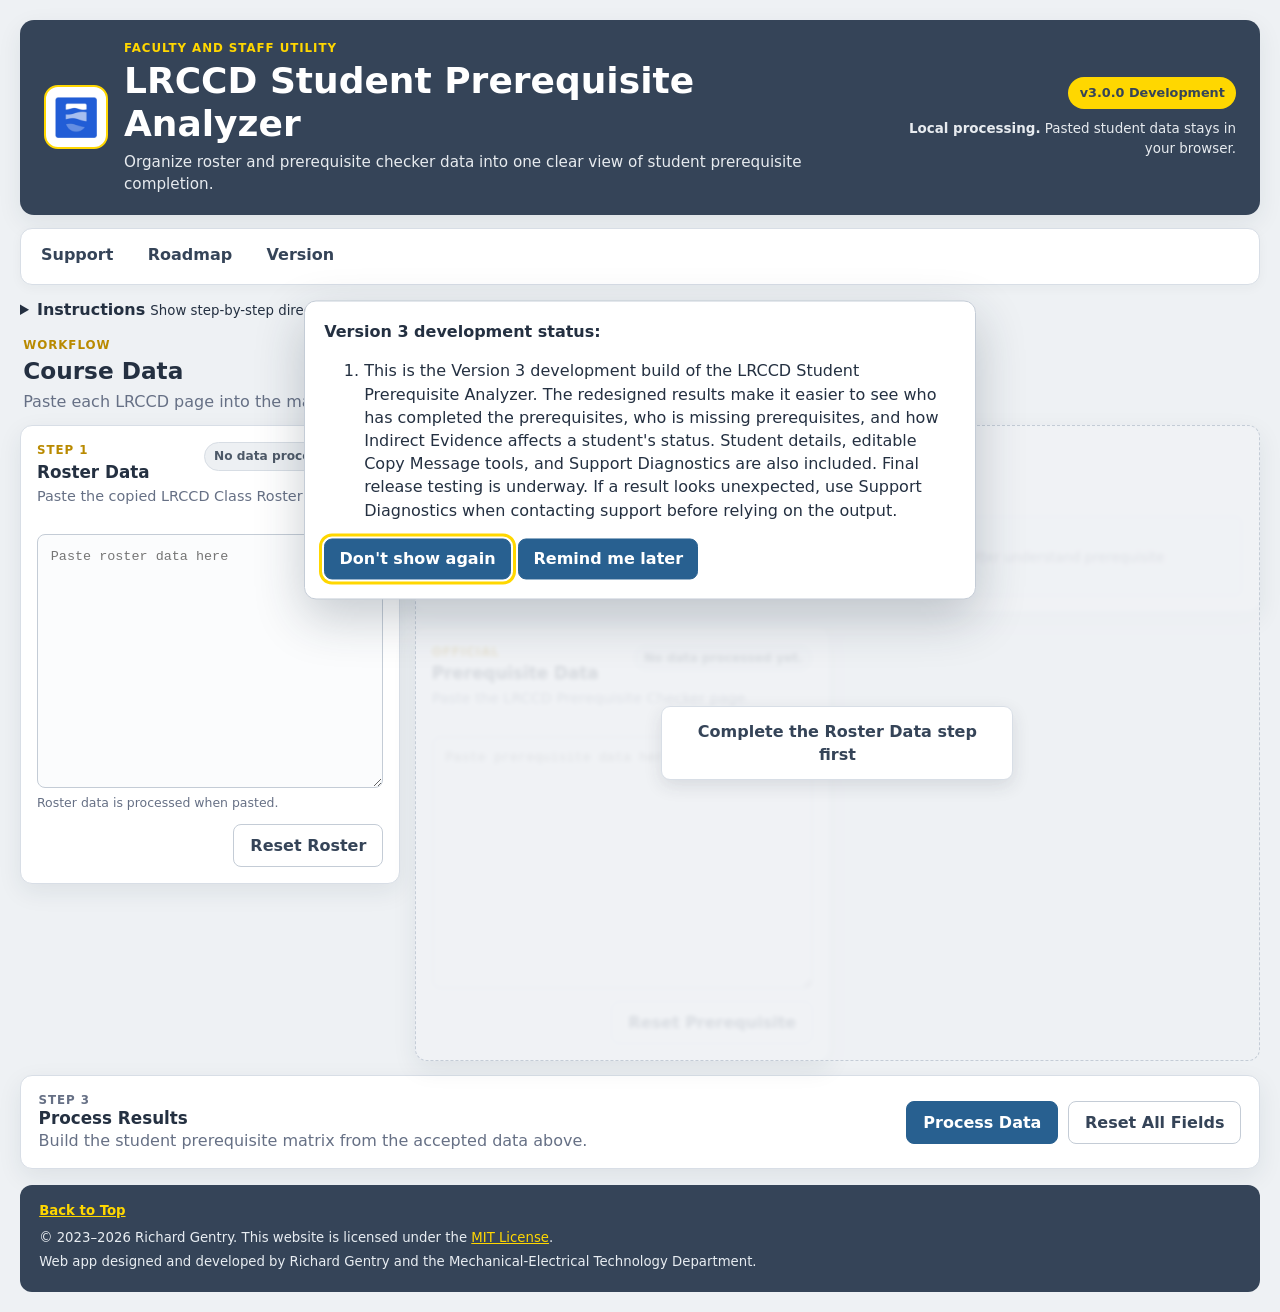
==== commit b511d126: "Convert instructions into collapsible window-shade panel" ====
--- a/index.html
+++ b/index.html
@@ -36,17 +36,20 @@
       </header>
 
       <section class="tabBar" aria-label="Application information">
-        <button class="tab-link" data-tab="tab1" aria-controls="tab1" aria-pressed="false">Instructions</button>
         <button class="tab-link" data-tab="tab2" aria-controls="tab2" aria-pressed="false">Support</button>
         <button class="tab-link" data-tab="tab3" aria-controls="tab3" aria-pressed="false">Roadmap</button>
         <button class="tab-link" data-tab="tab4" aria-controls="tab4" aria-pressed="false">Version</button>
       </section>
       <main>
       <div class="tab-content">
-        <section id="tab1" class="tab-panel">
-          <!-- Content for Tab 1 -->
-          <article>
-            <h2>Instructions</h2>
+        <details class="instructions-shade">
+          <summary>
+            <span>
+              <strong>Instructions</strong>
+              <small>Show step-by-step directions</small>
+            </span>
+          </summary>
+          <div class="instructions-shade-content">
             <ol>
               <li>If you believe there is any data in the textboxes below, click <strong>Reset Roster</strong> or <strong>Reset All Fields</strong> in the Student Prerequisite Analyzer to clear existing data before proceeding.</li>
               <li>Log into the <a href="https://inside.losrios.edu/~intranet" target="_blank" rel="noopener noreferrer">Los Rios Intranet</a> (opens in a new tab).</li>
@@ -70,9 +73,9 @@
               <li>If you would like to save your data for later, scroll down to the <strong>Download</strong> section.</li>
               <li>Select your preferred file format from the dropdown menu.</li>
               <li>Click <strong>Download</strong> to save your processed data.</li>
-            </ol>
-          </article>
-        </section>
+            </ol>
+          </div>
+        </details>
         <section id="tab2" class="tab-panel">
           <article>
             <h2>Support and Feedback</h2>
@@ -132,6 +135,7 @@
               <li>Consolidated startup notices onto the shared accessible dialog system and hardened unexpected application-error reporting for Support Diagnostics.</li>
               <li>Centralized runtime version, build, and cache metadata to reduce release-maintenance drift.</li>
               <li>Added wide-table support with horizontal scrolling, sticky Student ID and Student Name columns, and overflow-aware scroll controls for classes with many prerequisite columns.</li>
+              <li>Converted Instructions into a collapsible window-shade panel so the workflow stays visible while step-by-step help remains available on demand.</li>
               <li>Added the same official prerequisite status to XLSX, CSV, and ODS exports for consistency with the browser results.</li>
               <li>When Indirect Evidence is selected but left empty, users with valid prerequisite data can explicitly continue without it. Pasted Indirect data that fails parsing still requires review.</li>
               <li>Updated the startup system-status notice to reflect the current Version 3 development build and remaining release testing.</li>
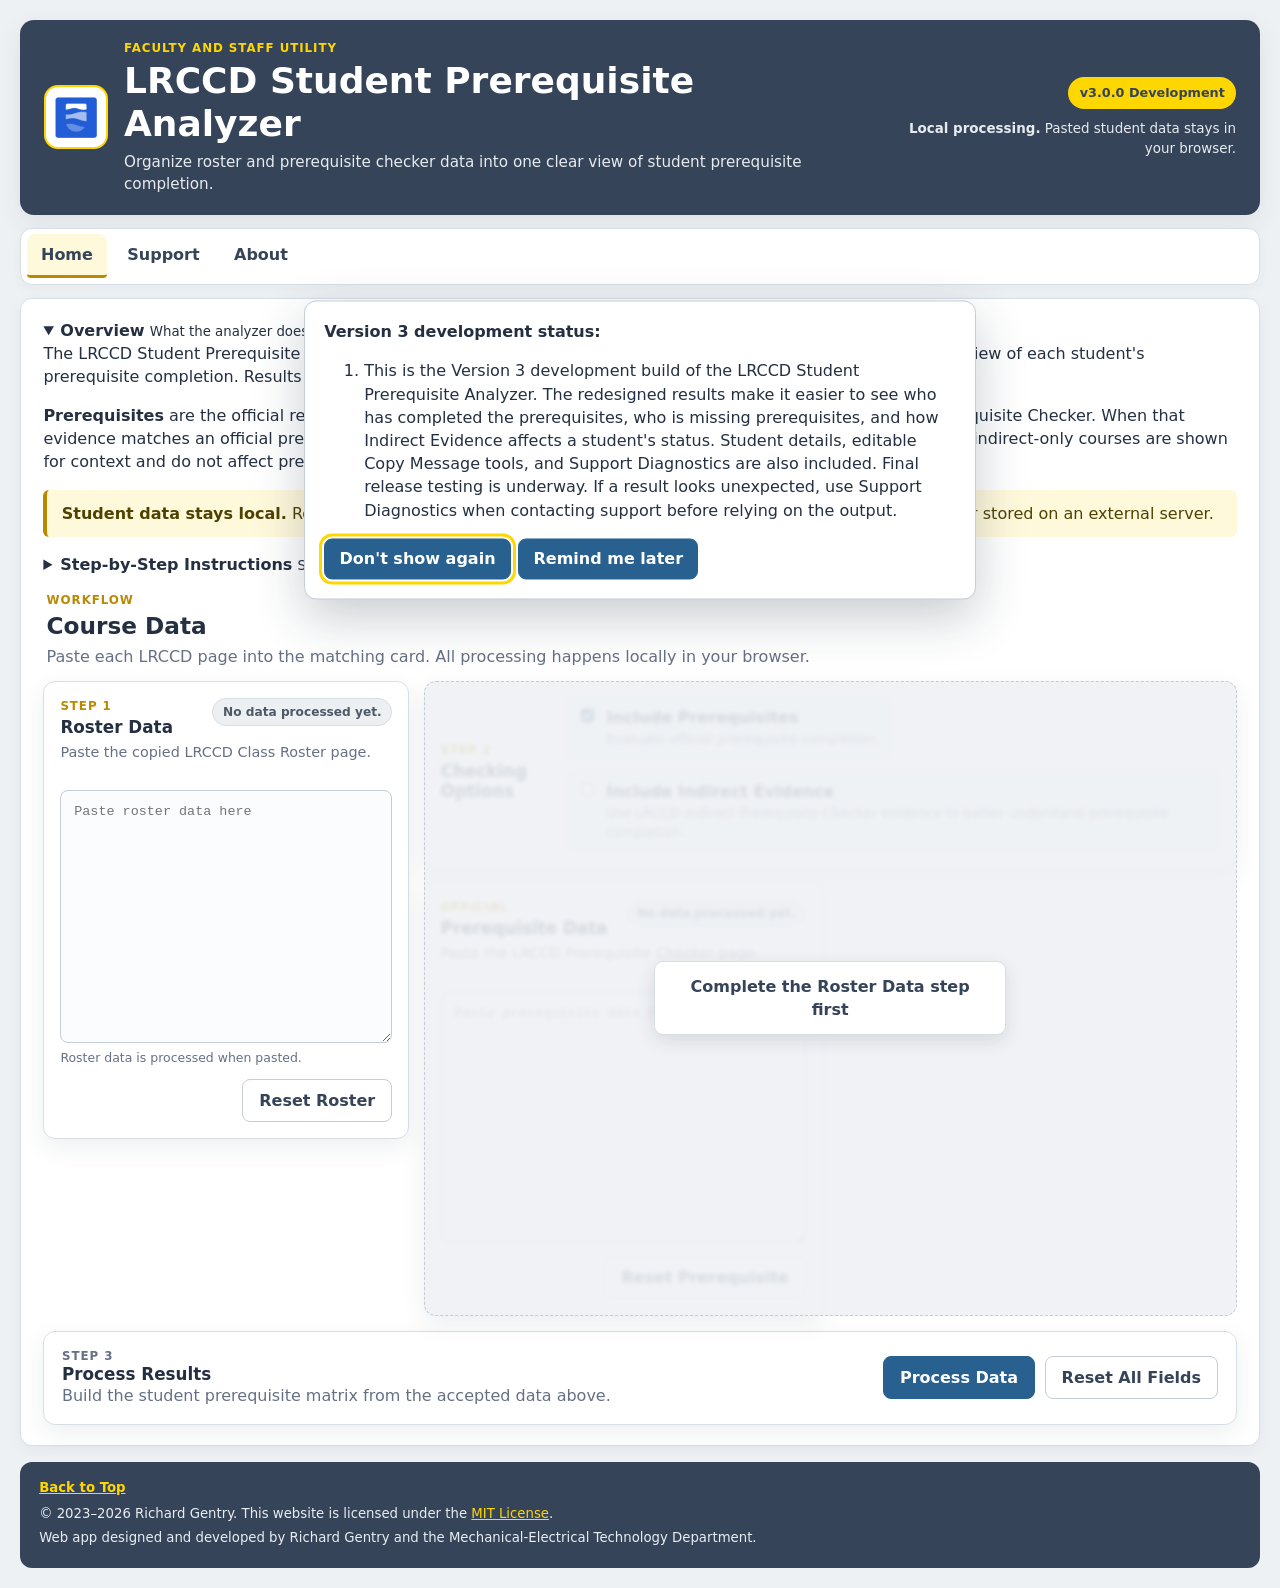
==== commit 63907340: "Rebuild navigation around Home Support and About" ====
--- a/index.html
+++ b/index.html
@@ -35,22 +35,38 @@
         </div>
       </header>
 
-      <section class="tabBar" aria-label="Application information">
-        <button class="tab-link" data-tab="tab2" aria-controls="tab2" aria-pressed="false">Support</button>
-        <button class="tab-link" data-tab="tab3" aria-controls="tab3" aria-pressed="false">Roadmap</button>
-        <button class="tab-link" data-tab="tab4" aria-controls="tab4" aria-pressed="false">Version</button>
+      <section class="tabBar" aria-label="Application sections">
+        <button class="tab-link active" data-tab="tabHome" aria-controls="tabHome" aria-pressed="true">Home</button>
+        <button class="tab-link" data-tab="tabSupport" aria-controls="tabSupport" aria-pressed="false">Support</button>
+        <button class="tab-link" data-tab="tabAbout" aria-controls="tabAbout" aria-pressed="false">About</button>
       </section>
-      <main>
-      <div class="tab-content">
-        <details class="instructions-shade">
-          <summary>
-            <span>
-              <strong>Instructions</strong>
-              <small>Show step-by-step directions</small>
-            </span>
-          </summary>
-          <div class="instructions-shade-content">
-            <ol>
+
+      <main>
+        <div class="tab-content">
+          <section id="tabHome" class="tab-panel home-panel active">
+            <details class="info-shade" open>
+              <summary>
+                <span>
+                  <strong>Overview</strong>
+                  <small>What the analyzer does and how your data is handled</small>
+                </span>
+              </summary>
+              <div class="info-shade-content">
+                <p>The LRCCD Student Prerequisite Analyzer organizes copied Class Roster and prerequisite checker data into a clear view of each student's prerequisite completion. Results can be reviewed in the browser and exported as XLSX, CSV, or ODS files.</p>
+                <p><strong>Prerequisites</strong> are the official requirements for the class. <strong>Indirect Evidence</strong> comes from the LRCCD Indirect Prerequisite Checker. When that evidence matches an official prerequisite or its official former course number, it can satisfy that prerequisite. Other indirect-only courses are shown for context and do not affect prerequisite status.</p>
+                <p class="workflow-note"><strong>Student data stays local.</strong> Roster and prerequisite information is processed in your browser and is not sent to or stored on an external server.</p>
+              </div>
+            </details>
+
+            <details class="info-shade">
+              <summary>
+                <span>
+                  <strong>Step-by-Step Instructions</strong>
+                  <small>Show detailed directions for using the analyzer</small>
+                </span>
+              </summary>
+              <div class="info-shade-content">
+                <ol>
               <li>If you believe there is any data in the textboxes below, click <strong>Reset Roster</strong> or <strong>Reset All Fields</strong> in the Student Prerequisite Analyzer to clear existing data before proceeding.</li>
               <li>Log into the <a href="https://inside.losrios.edu/~intranet" target="_blank" rel="noopener noreferrer">Los Rios Intranet</a> (opens in a new tab).</li>
               <li>Select <strong>Online Grade Reporting and Class Rosters</strong> and click <strong>Go to Service</strong>.</li>
@@ -74,42 +90,261 @@
               <li>Select your preferred file format from the dropdown menu.</li>
               <li>Click <strong>Download</strong> to save your processed data.</li>
             </ol>
+              </div>
+            </details>
+
+            <section class="workspace" aria-labelledby="workspaceHeading">
+          <div class="section-heading">
+            <div>
+              <p class="section-kicker">Workflow</p>
+              <h2 id="workspaceHeading">Course Data</h2>
+              <p>Paste each LRCCD page into the matching card. All processing happens locally in your browser.</p>
+            </div>
           </div>
-        </details>
-        <section id="tab2" class="tab-panel">
-          <article>
-            <h2>Support and Feedback</h2>
-            <p>For questions, suggestions, or problems, email Richard Gentry at <a href="mailto:gentryr@scc.losrios.edu">gentryr@scc.losrios.edu</a>.</p>
-            <p>If you are reporting a technical problem that I cannot reproduce locally, open <a href="./support.html">Support Diagnostics</a> and include the report with your email.</p>
-            <p>The Support Diagnostics report contains browser and application information only. It does not include pasted roster data, student names, student IDs, course or professor information, prerequisite records, or result table contents.</p>
-          </article>
+
+          <form>
+            <fieldset class="data-fieldset">
+              <legend class="sr-only">Course data inputs</legend>
+
+              <div class="data-grid">
+                <section id="rosterDataSection" class="data-card">
+                  <div class="card-title-row">
+                    <div>
+                      <p class="card-kicker">Step 1</p>
+                      <label for="rosterData"><h3>Roster Data</h3></label>
+                    </div>
+                    <span id="rosterStatus" class="status-indicator status-default" role="status" aria-live="polite">No data processed yet.</span>
+                  </div>
+                  <p class="card-help">Paste the copied LRCCD Class Roster page.</p>
+                  <textarea id="rosterData" rows="12" placeholder="Paste roster data here" aria-describedby="rosterHelp"></textarea>
+                  <p id="rosterHelp" class="input-note">Roster data is processed when pasted.</p>
+                  <div class="card-actions">
+                    <button id="resetRoster" type="button" class="buttonSecondary">Reset Roster</button>
+                  </div>
+                </section>
+
+                <div id="prerequisiteContainer" class="prerequisite-shell">
+                  <div id="disableUntilRosterAccepted" class="disabled">
+                    <div id="overlayMessage">Complete the Roster Data step first</div>
+                  </div>
+
+                  <section id="prerequisiteOptionsSection" class="options-card" aria-labelledby="checkingOptionsHeading">
+                    <div>
+                      <p class="card-kicker">Step 2</p>
+                      <h3 id="checkingOptionsHeading">Checking Options</h3>
+                    </div>
+                    <div class="option-list">
+                      <label class="option-control" for="includeDirectPrerequisites">
+                        <input type="checkbox" id="includeDirectPrerequisites" checked>
+                        <span>
+                          <strong>Include Prerequisites</strong>
+                          <small>Evaluate official prerequisite completion.</small>
+                        </span>
+                      </label>
+                      <label class="option-control" for="includeIndirectPrerequisites">
+                        <input type="checkbox" id="includeIndirectPrerequisites">
+                        <span>
+                          <strong>Include Indirect Evidence</strong>
+                          <small>Use LRCCD Indirect Prerequisite Checker evidence to better understand prerequisite completion.</small>
+                        </span>
+                      </label>
+                    </div>
+                  </section>
+
+                  <div class="prerequisite-grid">
+                    <section id="prerequisiteDataGroup" class="data-card tb_hidden">
+                      <div class="card-title-row">
+                        <div>
+                          <p class="card-kicker">Official</p>
+                          <label for="prerequisiteData"><h3>Prerequisite Data</h3></label>
+                        </div>
+                        <span id="prerequisiteStatus" class="status-indicator status-default" role="status" aria-live="polite">No data processed yet.</span>
+                      </div>
+                      <p class="card-help">Paste the LRCCD Prerequisite Checker page.</p>
+                      <textarea id="prerequisiteData" rows="12" placeholder="Paste prerequisite data here"></textarea>
+                      <div class="card-actions">
+                        <button id="resetPrerequisite" type="button" class="buttonSecondary">Reset Prerequisite</button>
+                      </div>
+                    </section>
+
+                    <section id="indirectPrerequisiteDataGroup" class="data-card tb_hidden">
+                      <div class="card-title-row">
+                        <div>
+                          <p class="card-kicker">Informational</p>
+                          <label for="indirectPrerequisiteData"><h3>Indirect Evidence Data</h3></label>
+                        </div>
+                        <span id="indirectPrerequisiteStatus" class="status-indicator status-default" role="status" aria-live="polite">No data processed yet.</span>
+                      </div>
+                      <p class="card-help">Paste the LRCCD Indirect Prerequisite Checker page. Evidence that matches a prerequisite or its official former course number can satisfy that prerequisite. Other indirect-only courses are shown for context and do not affect status.</p>
+                      <textarea id="indirectPrerequisiteData" rows="12" placeholder="Paste indirect checker data here"></textarea>
+                      <div class="card-actions">
+                        <button id="resetIndirectPrerequisite" type="button" class="buttonSecondary">Reset Indirect Evidence</button>
+                      </div>
+                    </section>
+                  </div>
+                </div>
+              </div>
+            </fieldset>
+          </form>
+
+          <div class="action-bar">
+            <div>
+              <p class="card-kicker">Step 3</p>
+              <h3>Process Results</h3>
+              <p>Build the student prerequisite matrix from the accepted data above.</p>
+            </div>
+            <div class="action-buttons">
+              <button id="submit" type="button" class="buttonPrimary">Process Data</button>
+              <button id="resetAll" type="button" class="buttonSecondary">Reset All Fields</button>
+            </div>
+          </div>
         </section>
-        <section id="tab3" class="tab-panel">
-          <article>
-            <h2>Roadmap</h2>
-
-            <h3>Version 3 Release Readiness</h3>
-            <ul>
-              <li><strong>(In Progress)</strong> Complete browser and end-to-end regression testing across roster, prerequisite, Indirect Evidence, results, student detail, Copy Message, Support Diagnostics, and downloads.</li>
-              <li><strong>(In Progress)</strong> Continue validating Version 3 against current Faculty and Admin LRCCD source pages and add sanitized regression cases for any newly observed format variations.</li>
-              <li><strong>(In Progress)</strong> Complete accessibility and usability review of the refreshed interface, including keyboard navigation, dialogs, filters, status messages, responsive layout, student detail, and results-table readability.</li>
-              <li><strong>(To Do)</strong> Complete final release review and move Version 3 from the development branch to production.</li>
-            </ul>
-
-            <h3>Ongoing Maintenance</h3>
-            <ul>
-              <li><strong>(Continuous)</strong> Update parsers and sanitized regression fixtures when LRCCD source-page formats change.</li>
-              <li><strong>(Continuous)</strong> Refine instructions, error handling, and workflow guidance based on real use and faculty feedback.</li>
-            </ul>
-
-            <a href="#top" class="back-to-top">Back to Top</a>
-          </article>
+
+            <section id="tableContainer" class="results-card" aria-label="Processed prerequisite results">
+          <section id="output">
+            <!-- Parsed data will appear here -->
+          </section>
+          <div id="spreadsheetControls" class="download-bar">
+            <div>
+              <p class="card-kicker">Export</p>
+              <h3>Download Results</h3>
+            </div>
+            <div class="download-controls">
+              <label class="sr-only" for="formatSelect">Select spreadsheet format</label>
+              <select id="formatSelect">
+                <option value="">Pick a format</option>
+                <option value="xlsx">XLSX</option>
+                <option value="csv">CSV</option>
+                <option value="ods">ODS</option>
+              </select>
+              <button id="downloadBtn" type="button" class="buttonPrimary">Download</button>
+            </div>
+          </div>
         </section>
-        <section id="tab4" class="tab-panel">
-          <!-- Content for Tab 4 -->
-          <article>
-            <h2>Version</h2>
-            <h3>3.0.0-dev</h3>
+          </section>
+
+          <section id="tabSupport" class="tab-panel info-page">
+            <div class="section-heading">
+              <div>
+                <p class="section-kicker">Help</p>
+                <h2>Support</h2>
+                <p>Contact information, troubleshooting tools, and diagnostic privacy details.</p>
+              </div>
+            </div>
+
+            <details class="info-shade" open>
+              <summary>
+                <span>
+                  <strong>Contact and Support</strong>
+                  <small>Questions, suggestions, and problem reports</small>
+                </span>
+              </summary>
+              <div class="info-shade-content">
+                <p>For questions, suggestions, or problems, email Richard Gentry at <a href="mailto:gentryr@scc.losrios.edu">gentryr@scc.losrios.edu</a>.</p>
+                <p>If something in the analyzer does not look right, include what you were trying to do and what you expected to happen.</p>
+              </div>
+            </details>
+
+            <details class="info-shade">
+              <summary>
+                <span>
+                  <strong>Support Diagnostics</strong>
+                  <small>Create a privacy-safe report for technical problems</small>
+                </span>
+              </summary>
+              <div class="info-shade-content">
+                <p>If you are reporting a technical problem that cannot be reproduced locally, open <a href="./support.html">Support Diagnostics</a>, copy or download the report, and include it with your email.</p>
+                <p>The report is designed to help troubleshoot browser, service-worker, cache, and application-state problems without including student records.</p>
+              </div>
+            </details>
+
+            <details class="info-shade">
+              <summary>
+                <span>
+                  <strong>What the Report Contains</strong>
+                  <small>See what Support Diagnostics includes and excludes</small>
+                </span>
+              </summary>
+              <div class="info-shade-content">
+                <h3>Included</h3>
+                <ul>
+                  <li>Application version and expected cache information.</li>
+                  <li>Browser, platform, language, viewport, and display information.</li>
+                  <li>Service-worker registration and cache state.</li>
+                  <li>Privacy-safe workflow state such as whether roster or prerequisite data was accepted and whether the Faculty or Admin source format was detected.</li>
+                  <li>Recent privacy-safe diagnostic events.</li>
+                </ul>
+                <h3>Not Included</h3>
+                <ul>
+                  <li>Pasted roster or prerequisite text.</li>
+                  <li>Student names or student IDs.</li>
+                  <li>Course or professor information.</li>
+                  <li>Prerequisite records or result-table contents.</li>
+                </ul>
+              </div>
+            </details>
+          </section>
+
+          <section id="tabAbout" class="tab-panel info-page">
+            <div class="section-heading">
+              <div>
+                <p class="section-kicker">Project</p>
+                <h2>About</h2>
+                <p>The people, history, design decisions, and maintenance behind the analyzer.</p>
+              </div>
+            </div>
+
+            <details class="info-shade" open>
+              <summary>
+                <span>
+                  <strong>About Richard Gentry</strong>
+                  <small>Professor, department chair, and developer</small>
+                </span>
+              </summary>
+              <div class="info-shade-content">
+                <p>Richard Gentry is a professor and department chair in Mechanical-Electrical Technology at Sacramento City College. His work includes career technical education, curriculum and program development, workforce development, industry partnerships, and faculty leadership.</p>
+                <p>His professional background includes technical and industrial work as well as teaching. Richard created and maintains the LRCCD Student Prerequisite Analyzer as part of his work supporting faculty and students at Sacramento City College and across the Los Rios Community College District.</p>
+                <p class="about-links"><a href="https://scc.losrios.edu/about-us/contact-us/employee-directory/employee?id=0665185&amp;xid=x77327" target="_blank" rel="noopener noreferrer">Richard Gentry's Sacramento City College profile</a> <span aria-hidden="true">•</span> <a href="https://www.linkedin.com/in/richard-gentry-89214230/" target="_blank" rel="noopener noreferrer">Connect with Richard Gentry on LinkedIn</a></p>
+              </div>
+            </details>
+
+            <details class="info-shade" open>
+              <summary>
+                <span>
+                  <strong>Why This Exists</strong>
+                  <small>How a personal spreadsheet became a faculty web application</small>
+                </span>
+              </summary>
+              <div class="info-shade-content">
+                <p>The LRCCD Student Prerequisite Analyzer began as a spreadsheet I created to make prerequisite tabulation easier for my own courses. As I revised that process for my own use, I started thinking about the faculty in my department doing the same work. At that point the question became broader: if my faculty needed a better way to work with this information, other faculty across the Los Rios Community College District probably did too.</p>
+                <p>A spreadsheet was not the right solution for broader use. I also did not have access to a district application server, and any solution handling student-record information needed to protect that data. The analyzer was therefore built as a browser-based application that processes roster and prerequisite information locally rather than transmitting student data to an external server.</p>
+              </div>
+            </details>
+
+            <details class="info-shade" open>
+              <summary>
+                <span>
+                  <strong>About the LRCCD Student Prerequisite Analyzer</strong>
+                  <small>Purpose, design, and privacy</small>
+                </span>
+              </summary>
+              <div class="info-shade-content">
+                <p>The LRCCD Student Prerequisite Analyzer is a client-side faculty and staff utility for organizing Class Roster, Prerequisite Checker, and Indirect Prerequisite Checker data into a single prerequisite-completion view.</p>
+                <p>The application supports separate Faculty and Admin source formats, reconciles current and official former course numbers, keeps indirect-only evidence separate from official prerequisite status, and provides browser results, student detail, editable Copy Message tools, and spreadsheet exports.</p>
+                <p>All roster and prerequisite processing occurs locally in the browser. The application does not require a server-side student database and does not transmit pasted student data to an external server.</p>
+                <p>The project is licensed under the <a href="LICENSE.txt">MIT License</a>.</p>
+              </div>
+            </details>
+
+            <details class="info-shade">
+              <summary>
+                <span>
+                  <strong>Version 3</strong>
+                  <small>Current development changes</small>
+                </span>
+              </summary>
+              <div class="info-shade-content">
+                <h3>3.0.0-dev</h3>
             <ul>
               <li>Rebuilt roster, Prerequisite Checker, and Indirect Prerequisite Checker parsing around separate Faculty and Admin source formats.</li>
               <li>Added fail-closed parser behavior so unrecognized LRCCD structure is not mistaken for valid empty prerequisite data.</li>
@@ -140,7 +375,42 @@
               <li>When Indirect Evidence is selected but left empty, users with valid prerequisite data can explicitly continue without it. Pasted Indirect data that fails parsing still requires review.</li>
               <li>Updated the startup system-status notice to reflect the current Version 3 development build and remaining release testing.</li>
             </ul>
-            <h3>2.1.5</h3>
+              </div>
+            </details>
+
+            <details class="info-shade">
+              <summary>
+                <span>
+                  <strong>Roadmap and Maintenance</strong>
+                  <small>Release readiness and ongoing maintenance</small>
+                </span>
+              </summary>
+              <div class="info-shade-content">
+                <h3>Version 3 Release Readiness</h3>
+            <ul>
+              <li><strong>(In Progress)</strong> Complete browser and end-to-end regression testing across roster, prerequisite, Indirect Evidence, results, student detail, Copy Message, Support Diagnostics, and downloads.</li>
+              <li><strong>(In Progress)</strong> Continue validating Version 3 against current Faculty and Admin LRCCD source pages and add sanitized regression cases for any newly observed format variations.</li>
+              <li><strong>(In Progress)</strong> Complete accessibility and usability review of the refreshed interface, including keyboard navigation, dialogs, filters, status messages, responsive layout, student detail, and results-table readability.</li>
+              <li><strong>(To Do)</strong> Complete final release review and move Version 3 from the development branch to production.</li>
+            </ul>
+
+            <h3>Ongoing Maintenance</h3>
+            <ul>
+              <li><strong>(Continuous)</strong> Update parsers and sanitized regression fixtures when LRCCD source-page formats change.</li>
+              <li><strong>(Continuous)</strong> Refine instructions, error handling, and workflow guidance based on real use and faculty feedback.</li>
+            </ul>
+              </div>
+            </details>
+
+            <details class="info-shade">
+              <summary>
+                <span>
+                  <strong>Version History</strong>
+                  <small>Earlier releases and changes</small>
+                </span>
+              </summary>
+              <div class="info-shade-content version-history">
+                <h3>2.1.5</h3>
             <ul>
               <li>Stabilized Class Roster parsing after recent LRCCD formatting changes affected both faculty and admin roster outputs.</li>
               <li>Corrected roster section scanning to reliably stop before Dropped Students and Permission Numbers, preventing non-student data from being misinterpreted.</li>
@@ -328,139 +598,11 @@
                     <li>More user testing is needed.</li>
                     <li>Minor error - Table is being generated even when prerequisites are not present. Instead a pop-up should be shown letting user know that the prerequisite data could not be found.</li>
                 </ul>
-            </ul>
-            <a href="#top" class="back-to-top">Back to Top</a>
-          </article>
-        </section>
-      </div>
-        <section class="workspace" aria-labelledby="workspaceHeading">
-          <div class="section-heading">
-            <div>
-              <p class="section-kicker">Workflow</p>
-              <h2 id="workspaceHeading">Course Data</h2>
-              <p>Paste each LRCCD page into the matching card. All processing happens locally in your browser.</p>
-            </div>
-          </div>
-
-          <form>
-            <fieldset class="data-fieldset">
-              <legend class="sr-only">Course data inputs</legend>
-
-              <div class="data-grid">
-                <section id="rosterDataSection" class="data-card">
-                  <div class="card-title-row">
-                    <div>
-                      <p class="card-kicker">Step 1</p>
-                      <label for="rosterData"><h3>Roster Data</h3></label>
-                    </div>
-                    <span id="rosterStatus" class="status-indicator status-default" role="status" aria-live="polite">No data processed yet.</span>
-                  </div>
-                  <p class="card-help">Paste the copied LRCCD Class Roster page.</p>
-                  <textarea id="rosterData" rows="12" placeholder="Paste roster data here" aria-describedby="rosterHelp"></textarea>
-                  <p id="rosterHelp" class="input-note">Roster data is processed when pasted.</p>
-                  <div class="card-actions">
-                    <button id="resetRoster" type="button" class="buttonSecondary">Reset Roster</button>
-                  </div>
-                </section>
-
-                <div id="prerequisiteContainer" class="prerequisite-shell">
-                  <div id="disableUntilRosterAccepted" class="disabled">
-                    <div id="overlayMessage">Complete the Roster Data step first</div>
-                  </div>
-
-                  <section id="prerequisiteOptionsSection" class="options-card" aria-labelledby="checkingOptionsHeading">
-                    <div>
-                      <p class="card-kicker">Step 2</p>
-                      <h3 id="checkingOptionsHeading">Checking Options</h3>
-                    </div>
-                    <div class="option-list">
-                      <label class="option-control" for="includeDirectPrerequisites">
-                        <input type="checkbox" id="includeDirectPrerequisites" checked>
-                        <span>
-                          <strong>Include Prerequisites</strong>
-                          <small>Evaluate official prerequisite completion.</small>
-                        </span>
-                      </label>
-                      <label class="option-control" for="includeIndirectPrerequisites">
-                        <input type="checkbox" id="includeIndirectPrerequisites">
-                        <span>
-                          <strong>Include Indirect Evidence</strong>
-                          <small>Use LRCCD Indirect Prerequisite Checker evidence to better understand prerequisite completion.</small>
-                        </span>
-                      </label>
-                    </div>
-                  </section>
-
-                  <div class="prerequisite-grid">
-                    <section id="prerequisiteDataGroup" class="data-card tb_hidden">
-                      <div class="card-title-row">
-                        <div>
-                          <p class="card-kicker">Official</p>
-                          <label for="prerequisiteData"><h3>Prerequisite Data</h3></label>
-                        </div>
-                        <span id="prerequisiteStatus" class="status-indicator status-default" role="status" aria-live="polite">No data processed yet.</span>
-                      </div>
-                      <p class="card-help">Paste the LRCCD Prerequisite Checker page.</p>
-                      <textarea id="prerequisiteData" rows="12" placeholder="Paste prerequisite data here"></textarea>
-                      <div class="card-actions">
-                        <button id="resetPrerequisite" type="button" class="buttonSecondary">Reset Prerequisite</button>
-                      </div>
-                    </section>
-
-                    <section id="indirectPrerequisiteDataGroup" class="data-card tb_hidden">
-                      <div class="card-title-row">
-                        <div>
-                          <p class="card-kicker">Informational</p>
-                          <label for="indirectPrerequisiteData"><h3>Indirect Evidence Data</h3></label>
-                        </div>
-                        <span id="indirectPrerequisiteStatus" class="status-indicator status-default" role="status" aria-live="polite">No data processed yet.</span>
-                      </div>
-                      <p class="card-help">Paste the LRCCD Indirect Prerequisite Checker page. Evidence that matches a prerequisite or its official former course number can satisfy that prerequisite. Other indirect-only courses are shown for context and do not affect status.</p>
-                      <textarea id="indirectPrerequisiteData" rows="12" placeholder="Paste indirect checker data here"></textarea>
-                      <div class="card-actions">
-                        <button id="resetIndirectPrerequisite" type="button" class="buttonSecondary">Reset Indirect Evidence</button>
-                      </div>
-                    </section>
-                  </div>
-                </div>
-              </div>
-            </fieldset>
-          </form>
-
-          <div class="action-bar">
-            <div>
-              <p class="card-kicker">Step 3</p>
-              <h3>Process Results</h3>
-              <p>Build the student prerequisite matrix from the accepted data above.</p>
-            </div>
-            <div class="action-buttons">
-              <button id="submit" type="button" class="buttonPrimary">Process Data</button>
-              <button id="resetAll" type="button" class="buttonSecondary">Reset All Fields</button>
-            </div>
-          </div>
-        </section>
-
-        <section id="tableContainer" class="results-card" aria-label="Processed prerequisite results">
-          <section id="output">
-            <!-- Parsed data will appear here -->
+            </ul>
+              </div>
+            </details>
           </section>
-          <div id="spreadsheetControls" class="download-bar">
-            <div>
-              <p class="card-kicker">Export</p>
-              <h3>Download Results</h3>
-            </div>
-            <div class="download-controls">
-              <label class="sr-only" for="formatSelect">Select spreadsheet format</label>
-              <select id="formatSelect">
-                <option value="">Pick a format</option>
-                <option value="xlsx">XLSX</option>
-                <option value="csv">CSV</option>
-                <option value="ods">ODS</option>
-              </select>
-              <button id="downloadBtn" type="button" class="buttonPrimary">Download</button>
-            </div>
-          </div>
-        </section>
+        </div>
       </main>
 
       <footer>
@@ -479,23 +621,25 @@
         link.addEventListener('click', (event) => {
           event.preventDefault();
 
-          const wasActive = link.classList.contains('active');
+          const tabId = link.getAttribute('data-tab');
+          const activeTabPanel = document.getElementById(tabId);
+
+          if (!activeTabPanel) {
+            return;
+          }
 
           tabLinks.forEach((tabLink) => {
-            tabLink.classList.remove('active');
-            tabLink.setAttribute('aria-pressed', 'false');
+            const isActive = tabLink === link;
+            tabLink.classList.toggle('active', isActive);
+            tabLink.setAttribute(
+              'aria-pressed',
+              isActive ? 'true' : 'false'
+            );
           });
 
-          tabPanels.forEach((panel) => panel.classList.remove('active'));
-
-          if (!wasActive) {
-            const tabId = link.getAttribute('data-tab');
-            const activeTabPanel = document.getElementById(tabId);
-
-            link.classList.add('active');
-            link.setAttribute('aria-pressed', 'true');
-            activeTabPanel.classList.add('active');
-          }
+          tabPanels.forEach((panel) => {
+            panel.classList.toggle('active', panel === activeTabPanel);
+          });
         });
       });
     </script>
--- a/styles.css
+++ b/styles.css
@@ -1435,3 +1435,81 @@
     flex: 1 1 0;
   }
 }
+
+
+/* Collapsible instructions */
+.instructions-shade {
+  margin-bottom: 0.8rem;
+  background: var(--surface);
+  border: 1px solid var(--border);
+  border-radius: 12px;
+  box-shadow: 0 3px 12px rgba(31, 45, 61, 0.04);
+  overflow: hidden;
+}
+
+.instructions-shade > summary {
+  display: flex;
+  align-items: center;
+  justify-content: space-between;
+  gap: 1rem;
+  min-height: 3rem;
+  padding: 0.7rem 0.95rem;
+  color: var(--lrccd-navy);
+  background: var(--surface);
+  cursor: pointer;
+  list-style: none;
+  user-select: none;
+}
+
+.instructions-shade > summary::-webkit-details-marker {
+  display: none;
+}
+
+.instructions-shade > summary:hover {
+  background: #f7f9fb;
+}
+
+.instructions-shade > summary:focus-visible {
+  outline: 3px solid var(--lrccd-gold);
+  outline-offset: -3px;
+}
+
+.instructions-shade > summary > span {
+  display: flex;
+  flex-direction: column;
+  gap: 0.08rem;
+}
+
+.instructions-shade > summary strong {
+  font-size: 0.95rem;
+}
+
+.instructions-shade > summary small {
+  color: var(--muted);
+  font-size: 0.78rem;
+  font-weight: 600;
+}
+
+.instructions-shade > summary::after {
+  content: "▾";
+  flex: 0 0 auto;
+  font-size: 1rem;
+  transition: transform 140ms ease;
+}
+
+.instructions-shade[open] > summary {
+  background: #fff9dc;
+  border-bottom: 1px solid var(--border);
+}
+
+.instructions-shade[open] > summary::after {
+  transform: rotate(180deg);
+}
+
+.instructions-shade-content {
+  padding: 1rem 1.15rem 1.1rem;
+}
+
+.instructions-shade-content > :last-child {
+  margin-bottom: 0;
+}
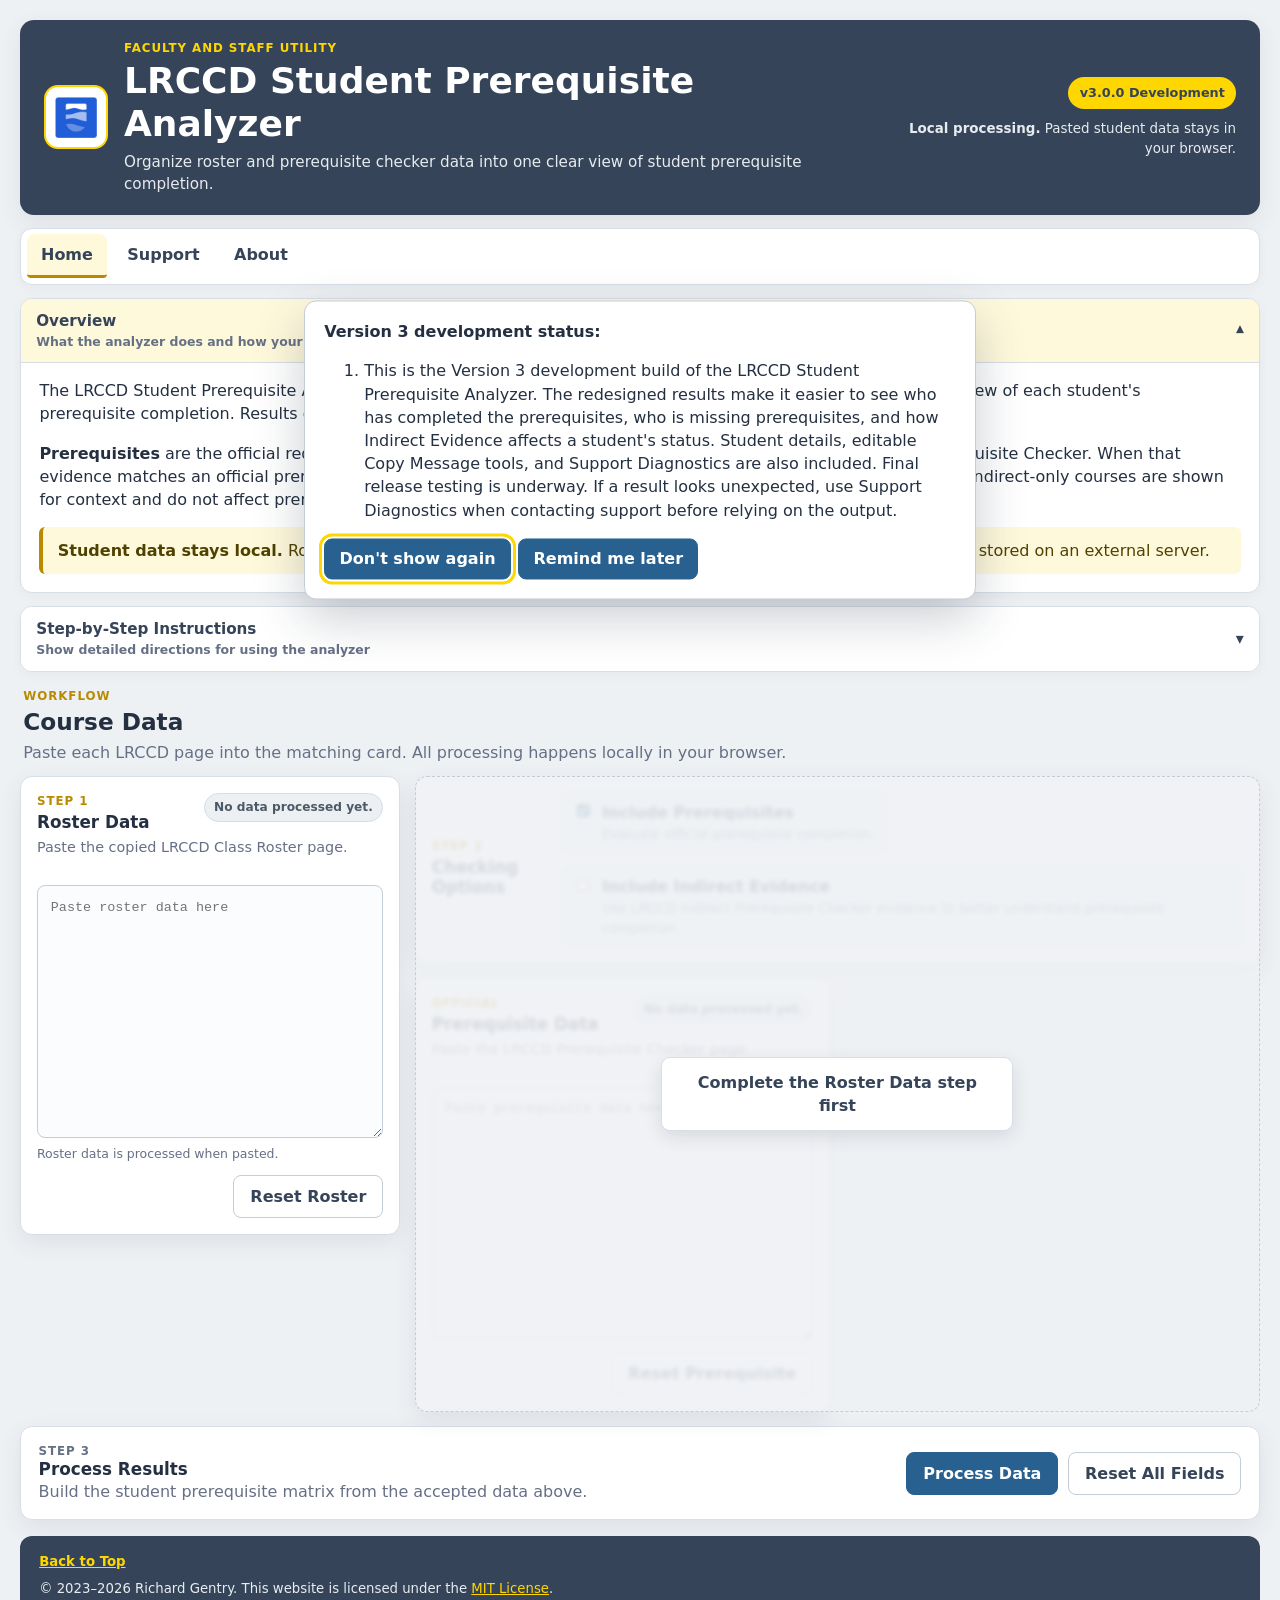
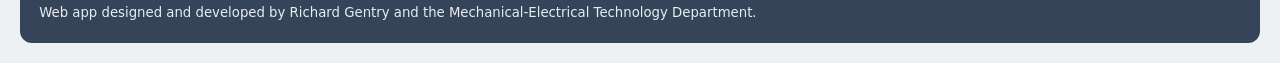
==== commit abd5292f: "Update Version 3 notes for final navigation structure" ====
--- a/index.html
+++ b/index.html
@@ -370,7 +370,7 @@
               <li>Consolidated startup notices onto the shared accessible dialog system and hardened unexpected application-error reporting for Support Diagnostics.</li>
               <li>Centralized runtime version, build, and cache metadata to reduce release-maintenance drift.</li>
               <li>Added wide-table support with horizontal scrolling, sticky Student ID and Student Name columns, and overflow-aware scroll controls for classes with many prerequisite columns.</li>
-              <li>Converted Instructions into a collapsible window-shade panel so the workflow stays visible while step-by-step help remains available on demand.</li>
+              <li>Reorganized the interface around Home, Support, and About. Home keeps the analyzer workflow as the main view with an expanded Overview and collapsed Step-by-Step Instructions, while Support and About use collapsible sections for secondary information.</li>
               <li>Added the same official prerequisite status to XLSX, CSV, and ODS exports for consistency with the browser results.</li>
               <li>When Indirect Evidence is selected but left empty, users with valid prerequisite data can explicitly continue without it. Pasted Indirect data that fails parsing still requires review.</li>
               <li>Updated the startup system-status notice to reflect the current Version 3 development build and remaining release testing.</li>
--- a/styles.css
+++ b/styles.css
@@ -1437,8 +1437,21 @@
 }
 
 
-/* Collapsible instructions */
-.instructions-shade {
+/* Collapsible information panels */
+.tab-panel.home-panel,
+.tab-panel.info-page {
+  margin-bottom: 1rem;
+  padding: 0;
+  background: transparent;
+  border: 0;
+  box-shadow: none;
+}
+
+.info-page > .section-heading {
+  margin-top: 0.25rem;
+}
+
+.info-shade {
   margin-bottom: 0.8rem;
   background: var(--surface);
   border: 1px solid var(--border);
@@ -1447,7 +1460,7 @@
   overflow: hidden;
 }
 
-.instructions-shade > summary {
+.info-shade > summary {
   display: flex;
   align-items: center;
   justify-content: space-between;
@@ -1461,55 +1474,86 @@
   user-select: none;
 }
 
-.instructions-shade > summary::-webkit-details-marker {
+.info-shade > summary::-webkit-details-marker {
   display: none;
 }
 
-.instructions-shade > summary:hover {
+.info-shade > summary:hover {
   background: #f7f9fb;
 }
 
-.instructions-shade > summary:focus-visible {
+.info-shade > summary:focus-visible {
   outline: 3px solid var(--lrccd-gold);
   outline-offset: -3px;
 }
 
-.instructions-shade > summary > span {
+.info-shade > summary > span {
   display: flex;
   flex-direction: column;
   gap: 0.08rem;
 }
 
-.instructions-shade > summary strong {
+.info-shade > summary strong {
   font-size: 0.95rem;
 }
 
-.instructions-shade > summary small {
+.info-shade > summary small {
   color: var(--muted);
   font-size: 0.78rem;
   font-weight: 600;
 }
 
-.instructions-shade > summary::after {
+.info-shade > summary::after {
   content: "▾";
   flex: 0 0 auto;
   font-size: 1rem;
   transition: transform 140ms ease;
 }
 
-.instructions-shade[open] > summary {
+.info-shade[open] > summary {
   background: #fff9dc;
   border-bottom: 1px solid var(--border);
 }
 
-.instructions-shade[open] > summary::after {
+.info-shade[open] > summary::after {
   transform: rotate(180deg);
 }
 
-.instructions-shade-content {
+.info-shade-content {
   padding: 1rem 1.15rem 1.1rem;
 }
 
-.instructions-shade-content > :last-child {
+.info-shade-content > :last-child {
   margin-bottom: 0;
 }
+
+.info-shade-content h3 {
+  margin-top: 1rem;
+}
+
+.info-shade-content h3:first-child {
+  margin-top: 0;
+}
+
+.about-links {
+  display: flex;
+  flex-wrap: wrap;
+  gap: 0.35rem 0.6rem;
+  align-items: center;
+}
+
+.version-history {
+  max-height: 32rem;
+  overflow-y: auto;
+}
+
+@media (max-width: 760px) {
+  .about-links {
+    align-items: flex-start;
+    flex-direction: column;
+  }
+
+  .about-links span[aria-hidden="true"] {
+    display: none;
+  }
+}
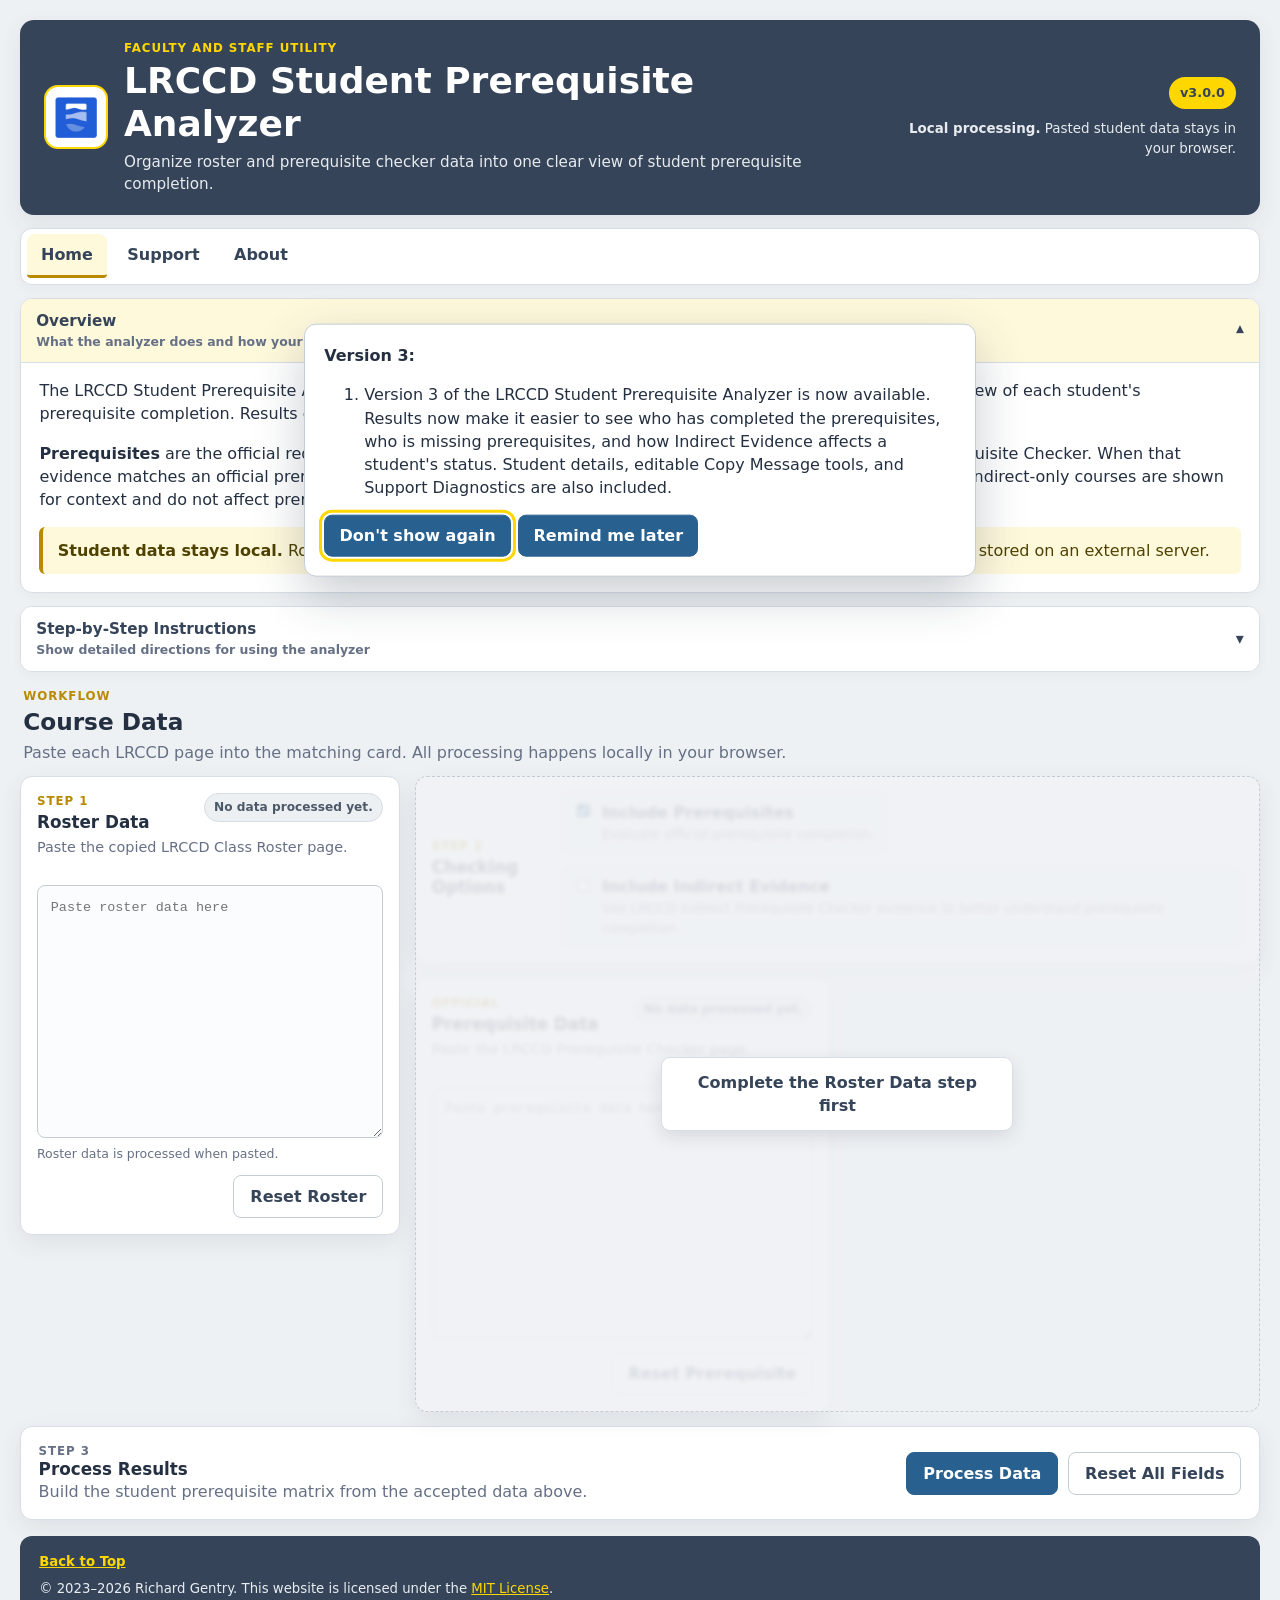
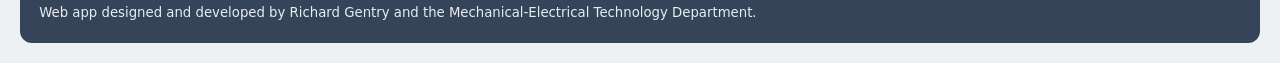
==== commit 0df29d88: "Finalize Version 3 release notes and roadmap" ====
--- a/index.html
+++ b/index.html
@@ -316,7 +316,7 @@
                 </span>
               </summary>
               <div class="info-shade-content">
-                <p>The LRCCD Student Prerequisite Analyzer began as a spreadsheet I created to make prerequisite tabulation easier for my own courses. As I revised that process for my own use, I started thinking about the faculty in my department doing the same work. At that point the question became broader: if my faculty needed a better way to work with this information, other faculty across the Los Rios Community College District probably did too.</p>
+                <p>The LRCCD Student Prerequisite Analyzer began as a spreadsheet I created to make prerequisite tabulation easier for my own courses. As I revised that process for my own use, I started thinking about the faculty in my department doing the same work. At that point the question became broader: if my faculty needed a better way to work with this information, other faculty across LRCCD probably did too.</p>
                 <p>A spreadsheet was not the right solution for broader use. I also did not have access to a district application server, and any solution handling student-record information needed to protect that data. The analyzer was therefore built as a browser-based application that processes roster and prerequisite information locally rather than transmitting student data to an external server.</p>
               </div>
             </details>
@@ -340,11 +340,11 @@
               <summary>
                 <span>
                   <strong>Version 3</strong>
-                  <small>Current development changes</small>
-                </span>
-              </summary>
-              <div class="info-shade-content">
-                <h3>3.0.0-dev</h3>
+                  <small>Current release changes</small>
+                </span>
+              </summary>
+              <div class="info-shade-content">
+                <h3>3.0.0</h3>
             <ul>
               <li>Rebuilt roster, Prerequisite Checker, and Indirect Prerequisite Checker parsing around separate Faculty and Admin source formats.</li>
               <li>Added fail-closed parser behavior so unrecognized LRCCD structure is not mistaken for valid empty prerequisite data.</li>
@@ -373,7 +373,7 @@
               <li>Reorganized the interface around Home, Support, and About. Home keeps the analyzer workflow as the main view with an expanded Overview and collapsed Step-by-Step Instructions, while Support and About use collapsible sections for secondary information.</li>
               <li>Added the same official prerequisite status to XLSX, CSV, and ODS exports for consistency with the browser results.</li>
               <li>When Indirect Evidence is selected but left empty, users with valid prerequisite data can explicitly continue without it. Pasted Indirect data that fails parsing still requires review.</li>
-              <li>Updated the startup system-status notice to reflect the current Version 3 development build and remaining release testing.</li>
+              <li>Updated the startup notice for the Version 3 production release.</li>
             </ul>
               </div>
             </details>
@@ -386,18 +386,16 @@
                 </span>
               </summary>
               <div class="info-shade-content">
-                <h3>Version 3 Release Readiness</h3>
+                <h3>Future Development</h3>
             <ul>
-              <li><strong>(In Progress)</strong> Complete browser and end-to-end regression testing across roster, prerequisite, Indirect Evidence, results, student detail, Copy Message, Support Diagnostics, and downloads.</li>
-              <li><strong>(In Progress)</strong> Continue validating Version 3 against current Faculty and Admin LRCCD source pages and add sanitized regression cases for any newly observed format variations.</li>
-              <li><strong>(In Progress)</strong> Complete accessibility and usability review of the refreshed interface, including keyboard navigation, dialogs, filters, status messages, responsive layout, student detail, and results-table readability.</li>
-              <li><strong>(To Do)</strong> Complete final release review and move Version 3 from the development branch to production.</li>
+              <li><strong>Authorized Encrypted Diagnostics:</strong> Explore an optional support mode for difficult-to-reproduce problems that can generate a locally encrypted diagnostic package. Normal diagnostics would remain privacy-safe and available to everyone. More detailed or source-inclusive reporting would require explicit authorization and user confirmation, with the package encrypted before leaving the user's computer.</li>
             </ul>
 
             <h3>Ongoing Maintenance</h3>
             <ul>
-              <li><strong>(Continuous)</strong> Update parsers and sanitized regression fixtures when LRCCD source-page formats change.</li>
-              <li><strong>(Continuous)</strong> Refine instructions, error handling, and workflow guidance based on real use and faculty feedback.</li>
+              <li><strong>Continuous:</strong> Validate Faculty and Admin source formats as LRCCD pages change and add sanitized regression fixtures for newly observed variations.</li>
+              <li><strong>Continuous:</strong> Maintain regression coverage for parsers, result modeling, workflow behavior, diagnostics privacy, and wide-table support.</li>
+              <li><strong>Continuous:</strong> Refine instructions, error handling, accessibility, and workflow guidance based on real use and faculty feedback.</li>
             </ul>
               </div>
             </details>
